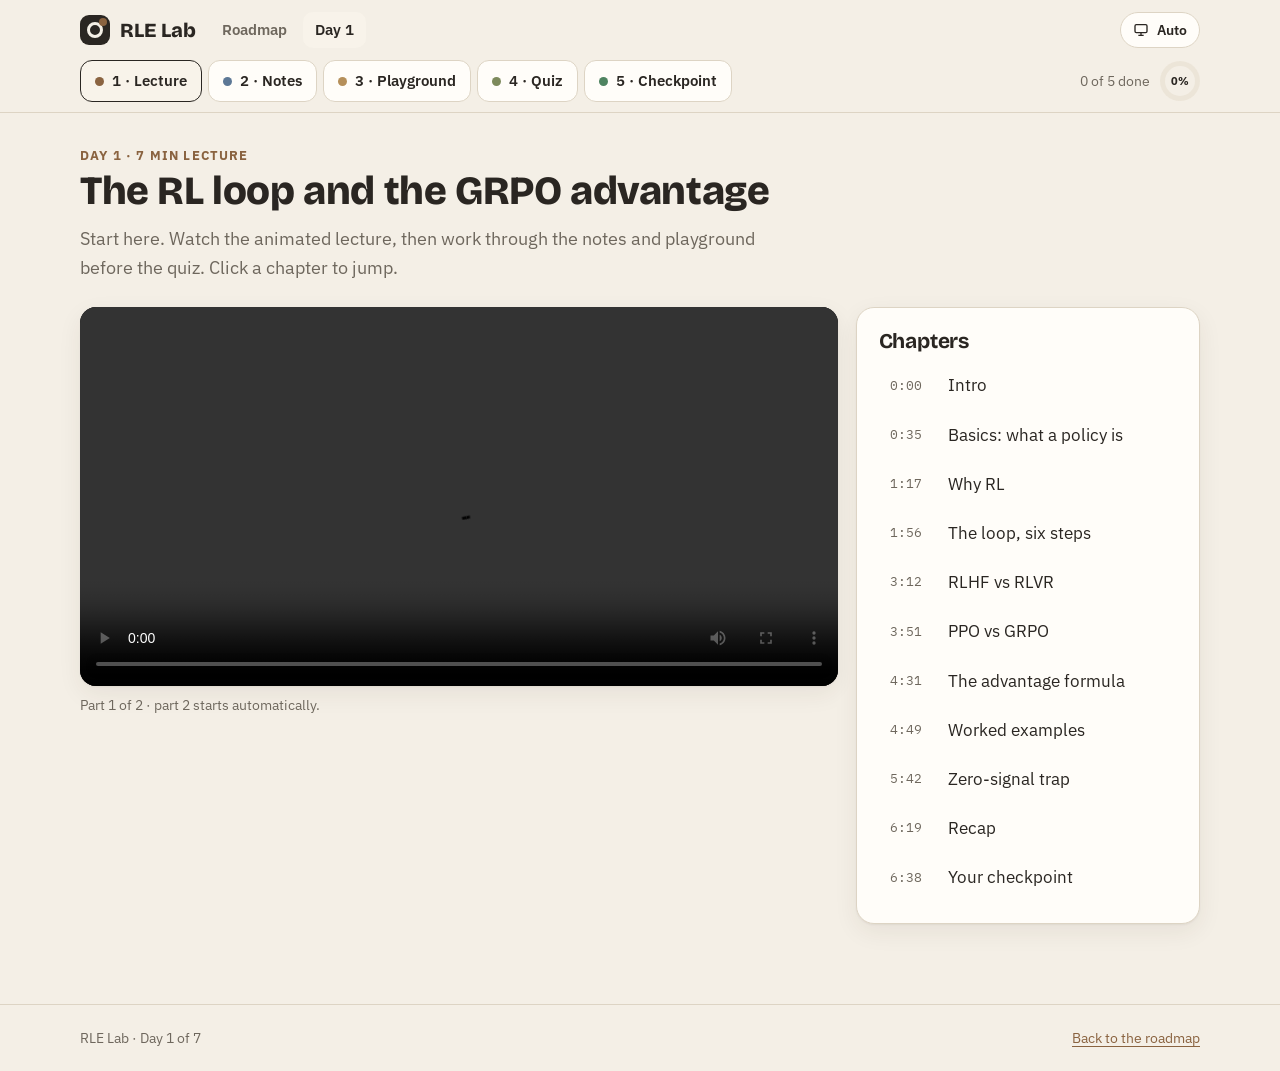
==== days/day1/index.html @ ebd19f06 "Fix theme resetting to night; add illustrated hero avatar - Store theme under our own data-mode attr" ====
<!DOCTYPE html>
<html lang="en">
<head>
<meta charset="utf-8">
<meta name="viewport" content="width=device-width, initial-scale=1">
<title>Day 1 · The RL Loop · RLE Lab</title>
<script>(function(){var t=null;try{t=localStorage.getItem("rle-theme")}catch(e){}if(!t){try{t=JSON.parse(window.name||"{}")["rle-theme"]}catch(e){}}if(t&&t!=="system")document.documentElement.setAttribute("data-mode",t)})()</script>
<link rel="preconnect" href="https://fonts.googleapis.com">
<link rel="preconnect" href="https://fonts.gstatic.com" crossorigin>
<link href="https://fonts.googleapis.com/css2?family=Bricolage+Grotesque:opsz,wght@12..96,700;12..96,800&family=IBM+Plex+Mono:wght@400;600&family=IBM+Plex+Sans:wght@400;500;600;700&display=swap" rel="stylesheet">
<link rel="stylesheet" href="../../assets/site.css">
<script src="../../assets/site.js" defer></script>
<style>
/* day tabs + progress */
.daybar { max-width: 1160px; margin: 0 auto; padding: 0 20px 10px; display: flex; gap: 10px; align-items: center; }
nav.tabs { display: flex; gap: 6px; overflow-x: auto; flex: 1; }
.tab { flex: none; display: flex; gap: 8px; align-items: center; padding: 8px 14px; border-radius: 12px; border: 1px solid var(--line); background: var(--surface); color: var(--ink); font-weight: 600; font-size: 15px; text-decoration: none; transition: transform .15s; }
.tab:hover { transform: translateY(-1px); }
.tab .dot { width: 9px; height: 9px; border-radius: 50%; background: var(--c); }
.tab .tick { color: var(--good); font-size: 13px; display: none; }
.tab.done .tick { display: inline; }
.tab[aria-current="page"] { border-color: var(--ink); background: var(--surface-2); }
.prog { display: flex; gap: 10px; align-items: center; font-size: 14px; color: var(--muted); flex: none; }
.ring { width: 40px; height: 40px; border-radius: 50%; background: conic-gradient(var(--good) calc(var(--p, 0) * 1%), var(--bg-2) 0); display: grid; place-items: center; }
.ring span { width: 30px; height: 30px; border-radius: 50%; background: var(--bg); display: grid; place-items: center; font-weight: 700; color: var(--ink); font-size: 11px; font-variant-numeric: tabular-nums; }
@media (max-width: 640px) { .prog #progTxt { display: none; } }

section.view { display: none; animation: rise .4s ease both; }
section.view.on { display: block; }
@keyframes rise { from { opacity: .3; transform: translateY(10px); } to { opacity: 1; transform: none; } }
.view > .lead { margin-bottom: 24px; }

/* lecture */
.lecture { display: grid; grid-template-columns: minmax(0, 2.2fr) minmax(240px, 1fr); gap: 18px; align-items: start; }
@media (max-width: 860px) { .lecture { grid-template-columns: 1fr; } }
video { width: 100%; border-radius: 16px; background: #000; display: block; box-shadow: var(--shadow); }
.chapters { display: flex; flex-direction: column; gap: 4px; }
.chap { display: grid; grid-template-columns: 50px 1fr; gap: 8px; align-items: center; text-align: left; padding: 8px 10px; border-radius: 10px; border: 1px solid transparent; background: transparent; color: var(--ink); }
.chap:hover { background: var(--surface-2); }
.chap.now { background: var(--surface-2); border-color: var(--accent); }
.chap time { font-family: var(--mono); font-size: 13px; color: var(--muted); font-variant-numeric: tabular-nums; }

/* notes */
.note { margin: 0 0 20px; }
.note > .head { display: flex; gap: 14px; align-items: center; margin-bottom: 12px; }
.num { width: 40px; height: 40px; flex: none; border-radius: 12px; display: grid; place-items: center; font-family: var(--display); font-weight: 800; background: var(--c); color: var(--on-color); }
.probs { display: flex; gap: 12px; align-items: flex-end; height: 220px; padding: 10px 0; }
.pb { flex: 1; display: flex; flex-direction: column; align-items: center; justify-content: flex-end; height: 100%; gap: 6px; }
.pb .b { width: 100%; max-width: 90px; border-radius: 10px 10px 4px 4px; background: var(--c); transition: height .6s cubic-bezier(.2,1.4,.4,1); }
.pb strong { font-variant-numeric: tabular-nums; }
.pb span { font-weight: 700; font-family: var(--mono); }
#loopSvg { width: 100%; max-width: 440px; display: block; margin: 0 auto; }
.node { cursor: pointer; }
.node:hover circle.main, .node.sel circle.main { stroke: var(--ink); stroke-width: 4; }
.vs { display: grid; grid-template-columns: 1fr 1fr; gap: 14px; }
@media (max-width: 640px) { .vs { grid-template-columns: 1fr; } }
.vs .card { box-shadow: none; border-top: 4px solid var(--c); }
.vs .pill { color: var(--on-color); background: var(--c); border-color: var(--c); }
.mem { height: 26px; border-radius: 13px; background: var(--bg-2); display: flex; overflow: hidden; margin-top: 10px; }
.mem i { height: 100%; transition: width .8s; font-style: normal; font-size: 12px; font-weight: 700; color: var(--on-color); display: grid; place-items: center; }
.formula { font-family: var(--display); font-size: clamp(26px, 4.5vw, 44px); font-weight: 800; display: flex; align-items: center; justify-content: center; gap: 18px; flex-wrap: wrap; padding: 18px 0; }
.frac { display: inline-flex; flex-direction: column; align-items: center; }
.frac .over { border-bottom: 3px solid var(--ink); padding: 0 10px 6px; }
.frac .under { padding-top: 6px; }
.t { position: relative; cursor: help; border-radius: 8px; padding: 0 4px; transition: background .2s; }
.t:hover, .t:focus { background: var(--surface-2); }
.t .tip { position: absolute; bottom: calc(100% + 8px); left: 50%; transform: translateX(-50%) scale(.9); opacity: 0; pointer-events: none; transition: .2s; background: var(--ink); color: var(--bg); font-family: var(--body); font-size: 14px; font-weight: 600; padding: 6px 10px; border-radius: 10px; white-space: nowrap; }
.t:hover .tip, .t:focus .tip { opacity: 1; transform: translateX(-50%) scale(1); }
#exRows tr:hover { background: var(--surface-2); }
.flips { display: grid; grid-template-columns: repeat(auto-fit, minmax(230px, 1fr)); gap: 14px; }
.flip { perspective: 900px; height: 170px; border: 0; background: none; padding: 0; color: var(--ink); text-align: left; }
.flip .in { position: relative; width: 100%; height: 100%; transition: transform .6s; transform-style: preserve-3d; }
.flip.on .in { transform: rotateY(180deg); }
.flip .f, .flip .bk { position: absolute; inset: 0; backface-visibility: hidden; border-radius: 16px; padding: 18px; display: flex; flex-direction: column; justify-content: center; gap: 6px; }
.flip .f { background: var(--surface-2); border: 1px solid var(--line); border-left: 6px solid var(--c); font-family: var(--display); font-weight: 700; font-size: 20px; }
.flip .f small { font-family: var(--body); font-weight: 500; font-size: 13px; color: var(--muted); }
.flip .bk { background: var(--surface); border: 1px solid var(--c); transform: rotateY(180deg); font-size: 15px; }
ul.tight { margin: 8px 0 0; padding-left: 20px; }
ul.tight li { margin: 4px 0; }

/* playground */
.sliders { display: grid; gap: 10px; }
.sl { display: grid; grid-template-columns: 96px 1fr 54px; gap: 10px; align-items: center; }
.sl output { font-variant-numeric: tabular-nums; font-family: var(--mono); }
.chart { width: 100%; height: 300px; display: block; }
.stats { display: flex; gap: 10px; flex-wrap: wrap; margin: 10px 0; }
.stat { background: var(--surface-2); border: 1px solid var(--line); border-radius: 12px; padding: 8px 12px; font-variant-numeric: tabular-nums; color: var(--muted); font-size: 14px; }
.stat b { color: var(--ink); font-size: 20px; display: block; font-family: var(--display); }
.dots { display: flex; gap: 8px; flex-wrap: wrap; margin: 10px 0; min-height: 40px; }
.dots i { width: 34px; height: 34px; border-radius: 50%; display: grid; place-items: center; font-style: normal; font-weight: 800; color: #fff; animation: popin .35s cubic-bezier(.2,1.6,.4,1) both; }
@keyframes popin { from { transform: scale(0); } to { transform: scale(1); } }

/* quiz */
.qwrap { max-width: 820px; }
.qhead { display: flex; justify-content: space-between; align-items: center; gap: 10px; margin-bottom: 12px; }
.qbar { height: 8px; background: var(--bg-2); border-radius: 4px; overflow: hidden; flex: 1; }
.qbar i { display: block; height: 100%; background: var(--accent); transition: width .4s; }
.opts { display: grid; gap: 10px; margin: 16px 0; }
.opt { text-align: left; padding: 14px 16px; border-radius: 14px; border: 2px solid var(--line); background: var(--surface); color: var(--ink); transition: transform .12s, border-color .2s; }
.opt:hover:not([disabled]) { transform: translateX(4px); border-color: var(--accent); }
.opt.right { border-color: var(--good); background: color-mix(in srgb, var(--good) 14%, var(--surface)); }
.opt.wrong { border-color: var(--bad); background: color-mix(in srgb, var(--bad) 14%, var(--surface)); animation: shake .35s; }
@keyframes shake { 25% { transform: translateX(-6px); } 75% { transform: translateX(6px); } }
.fb { border-radius: 12px; padding: 14px 16px; margin-top: 8px; border-left: 5px solid var(--c); background: var(--surface-2); }
.numin { display: flex; gap: 10px; margin: 16px 0; flex-wrap: wrap; }
.numin input { flex: 1; min-width: 160px; font-family: var(--mono); padding: 12px 14px; border-radius: 12px; border: 2px solid var(--line); background: var(--surface); color: var(--ink); }
.score { text-align: center; padding: 30px 10px; }
.big { font-family: var(--display); font-size: 84px; font-weight: 800; color: var(--accent); line-height: 1; }
#confetti { position: fixed; inset: 0; pointer-events: none; z-index: 50; }

/* checkpoint */
pre.code { background: var(--surface-2); border: 1px solid var(--line); border-radius: 14px; padding: 16px; overflow-x: auto; font-size: 14px; line-height: 1.6; margin: 0; }
.codebox { position: relative; }
.codebox .btn { position: absolute; top: 10px; right: 10px; padding: 5px 12px; font-size: 13px; }
.checks label { display: flex; gap: 10px; align-items: center; padding: 8px 0; }
.checks input { width: 20px; height: 20px; accent-color: var(--good); }
.kw { color: var(--c2); font-weight: 600; } .fn { color: var(--c1); } .str { color: var(--c4); } .cm { color: var(--muted); font-style: italic; } .nm { color: var(--c4); }
#stepPill { background: var(--c); color: var(--on-color); border-color: var(--c); }
</style>
</head>
<body>
<canvas id="confetti" aria-hidden="true"></canvas>
<header class="site-header">
  <div class="site-bar">
    <a class="brand" href="../../index.html"><span class="mark" aria-hidden="true"></span>RLE Lab</a>
    <nav class="site-nav" aria-label="Main">
      <a href="../../index.html">Roadmap</a>
      <a href="index.html" aria-current="page">Day 1</a>
    </nav>
    <button class="theme-btn" data-theme-btn type="button">Theme</button>
  </div>
  <div class="daybar">
    <nav class="tabs" aria-label="Day 1 sections">
      <a class="tab" href="#lecture" data-v="lecture" style="--c: var(--c1)"><span class="dot"></span>1 · Lecture<span class="tick">✓</span></a>
      <a class="tab" href="#notes" data-v="notes" style="--c: var(--c2)"><span class="dot"></span>2 · Notes<span class="tick">✓</span></a>
      <a class="tab" href="#playground" data-v="playground" style="--c: var(--c3)"><span class="dot"></span>3 · Playground<span class="tick">✓</span></a>
      <a class="tab" href="#quiz" data-v="quiz" style="--c: var(--c4)"><span class="dot"></span>4 · Quiz<span class="tick">✓</span></a>
      <a class="tab" href="#checkpoint" data-v="checkpoint" style="--c: var(--good)"><span class="dot"></span>5 · Checkpoint<span class="tick">✓</span></a>
    </nav>
    <div class="prog"><span id="progTxt">0 of 5 done</span><div class="ring" id="ring"><span id="ringPct">0%</span></div></div>
  </div>
</header>
<main>
<!-- LECTURE -->
<section class="view" id="v-lecture">
  <span class="eyebrow">Day 1 · 7 min lecture</span>
  <h2>The RL loop and the GRPO advantage</h2>
  <p class="lead">Start here. Watch the animated lecture, then work through the notes and playground before the quiz. Click a chapter to jump.</p>
  <div class="lecture">
    <div>
    <video id="vid" controls preload="metadata" src="day1_part1.mp4#t=0.6"></video>
    <p style="color:var(--muted);font-size:14px;margin:8px 0 0">Part <span id="partNo">1</span> of 2 · part 2 starts automatically.</p>
    </div>
    <div class="card">
      <h3 style="margin-bottom:10px">Chapters</h3>
      <div class="chapters" id="chapters"></div>
    </div>
  </div>
</section>

<!-- NOTES -->
<section class="view" id="v-notes">
  <span class="eyebrow">Day 1 · Notes</span>
  <h2>Everything from the lecture, hands-on</h2>
  <p class="lead">Every section has something to click. Read top to bottom once; come back to the one-liners before an interview.</p>

  <div class="card note" style="--c: var(--c3)">
    <div class="head"><div class="num">1</div><h3>A policy is a probability machine</h3></div>
    <p>A language model writes one token at a time, giving a probability to every possible next token. In RL that model is called the <b>policy</b>. Below: after <code>"The answer is"</code>, these are its guesses. RL training is just nudging these bars, thousands of times.</p>
    <div class="probs" id="probs"></div>
    <div class="row">
      <button class="btn good" id="nudgeUp">Answer "42" scored 1: nudge up</button>
      <button class="btn bad" id="nudgeDown">Answer "41" scored 0: nudge down</button>
      <button class="btn ghost" id="nudgeReset">Reset</button>
    </div>
  </div>

  <div class="card note" style="--c: var(--c2)">
    <div class="head"><div class="num">2</div><h3>The loop, in six steps</h3></div>
    <p>Click any step. A glowing token circles the loop the way one batch does.</p>
    <div class="grid2" style="align-items:center">
      <svg id="loopSvg" viewBox="0 0 460 460" role="img" aria-label="The six-step RL loop"></svg>
      <div>
        <span class="pill" id="stepPill" style="--c: var(--c3)">Step 1</span>
        <h3 id="stepTitle" style="margin:8px 0">Prompts</h3>
        <p id="stepText" style="margin:0"></p>
      </div>
    </div>
  </div>

  <div class="card note" style="--c: var(--good)">
    <div class="head"><div class="num">3</div><h3>Where the reward comes from</h3></div>
    <div class="vs">
      <div class="card" style="--c: var(--c2)"><span class="pill">RLHF</span>
        <p><b>A learned model gives the reward.</b> People compare pairs of answers, a reward model learns their taste, and it scores rollouts.</p>
        <ul class="tight"><li>Good for fuzzy goals: tone, helpfulness</li><li style="color:var(--c4)">Risk: the reward model can be fooled</li></ul></div>
      <div class="card" style="--c: var(--good)"><span class="pill">RLVR · this week</span>
        <p><b>A program gives the reward.</b> Did the code pass its tests? Is the final number right?</p>
        <ul class="tight"><li>Cheap, fast, precise, deterministic</li><li style="color:var(--c4)">Limit: only tasks you can check; a buggy checker gets gamed</li></ul></div>
    </div>
  </div>

  <div class="card note" style="--c: var(--c4)">
    <div class="head"><div class="num">4</div><h3>PPO vs GRPO: who sets the baseline?</h3></div>
    <p>To know if an answer was good you need a baseline: how well the model usually does. Toggle to compare.</p>
    <div class="seg" role="group" aria-label="Algorithm"><button id="algPPO" class="on">PPO</button><button id="algGRPO">GRPO</button></div>
    <p id="algText" style="min-height:3.2em"></p>
    <div class="mem" aria-label="GPU memory"><i id="memP" style="width:45%;background:var(--c3)">policy</i><i id="memC" style="width:45%;background:var(--c4)">critic</i></div>
    <p style="color:var(--muted);font-size:14px;margin:6px 0 0">GPU memory (illustrative)</p>
  </div>

  <div class="card note" style="--c: var(--c1)">
    <div class="head"><div class="num">5</div><h3>The GRPO advantage</h3></div>
    <p>Hover or tab to each coloured part.</p>
    <div class="formula" aria-label="A sub i equals r sub i minus the mean of the group rewards, divided by the standard deviation of the group rewards plus epsilon">
      <span class="t" tabindex="0" style="color:var(--c1)">A<sub>i</sub><span class="tip">advantage of answer i</span></span>
      <span>=</span>
      <span class="frac">
        <span class="over"><span class="t" tabindex="0" style="color:var(--c3)">r<sub>i</sub><span class="tip">reward of answer i</span></span> − <span class="t" tabindex="0" style="color:var(--c2)">mean(r)<span class="tip">average reward of the group</span></span></span>
        <span class="under"><span class="t" tabindex="0" style="color:var(--c4)">std(r)<span class="tip">how spread out the group is</span></span> + <span class="t" tabindex="0" style="color:var(--c5)">ε<span class="tip">tiny number: never divide by 0</span></span></span>
      </span>
    </div>
    <p>Every token in answer <i>i</i> gets the same A<sub>i</sub>. Worked examples (click a row to load it in the Playground):</p>
    <div class="tablewrap"><table>
      <thead><tr><th>Group</th><th>Rewards</th><th>Mean</th><th>Advantages (population std)</th><th>Lesson</th></tr></thead>
      <tbody id="exRows"></tbody>
    </table></div>
    <p style="color:var(--muted);font-size:14px">numpy defaults to population std (ddof=0); PyTorch and TRL use sample std (ddof=1), so their numbers are a bit smaller, e.g. +1.50 instead of +1.73. Signs and ranking never change.</p>
  </div>

  <div class="card note" style="--c: var(--bad)">
    <div class="head"><div class="num">6</div><h3>The zero-signal trap</h3></div>
    <p>If every answer to a prompt scores the same, every advantage is 0. That prompt teaches nothing, but you paid for all G rollouts. Too-easy and too-hard prompts both waste compute; learning happens on mixed groups. Try the difficulty simulator in the Playground to see how sharply this bites.</p>
  </div>

  <div class="card note" style="--c: var(--c5)">
    <div class="head"><div class="num">7</div><h3>Flip cards: mistakes and one-liners</h3></div>
    <div class="flips" id="flips"></div>
  </div>
</section>

<!-- PLAYGROUND -->
<section class="view" id="v-playground">
  <span class="eyebrow" style="--c: var(--c4)">Day 1 · Playground</span>
  <h2>Break the formula with your own numbers</h2>
  <p class="lead">Drag the rewards and watch every advantage respond. Then see how prompt difficulty decides whether a group teaches anything.</p>
  <div class="grid2">
    <div class="card" style="--c: var(--c4)">
      <h3>Advantage calculator</h3>
      <div class="row" style="margin:12px 0">
        <span>Presets:</span>
        <button class="btn ghost" data-pre="1,0,0,0">G1</button><button class="btn ghost" data-pre="1,1,1,0">G2</button>
        <button class="btn ghost" data-pre="1,0.2,0,0">G3</button><button class="btn ghost" data-pre="1,1,1,1">G4</button>
        <button class="btn ghost" data-pre="0,0,0,0">G5</button><button class="btn ghost" data-pre="1,0,1,0,0,0,1,0">G=8</button>
      </div>
      <div class="row" style="margin-bottom:12px">
        <label for="gSel">Group size G</label>
        <select id="gSel" style="font:inherit;background:var(--surface);color:var(--ink);border:1px solid var(--line);border-radius:10px;padding:6px 10px">
          <option>2</option><option>3</option><option selected>4</option><option>5</option><option>6</option><option>8</option></select>
        <div class="seg" role="group" aria-label="Standard deviation"><button id="stdPop" class="on">population std</button><button id="stdSamp">sample std (TRL)</button></div>
      </div>
      <div class="sliders" id="sliders"></div>
    </div>
    <div class="card" style="--c: var(--c1)">
      <div class="stats"><div class="stat" style="--c:var(--c2)">mean<b id="sMean">0</b></div><div class="stat" style="--c:var(--c4)">std<b id="sStd">0</b></div><div class="stat" style="--c:var(--c1)">sum of A<b id="sSum">0</b></div></div>
      <canvas class="chart" id="advChart" aria-label="Bar chart of advantages"></canvas>
      <p id="advMsg" style="margin:6px 0 0;font-weight:700"></p>
    </div>
  </div>

  <div class="card" style="--c: var(--c2); margin-top:18px">
    <h3>Difficulty simulator</h3>
    <p style="color:var(--muted)">p is the chance the model solves one sample of this prompt. A group is useful only if it is mixed. The chance of that is 1 − p<sup>G</sup> − (1 − p)<sup>G</sup>.</p>
    <div class="grid2" style="align-items:center">
      <div>
        <div class="sl"><label for="pSl">p (solve rate)</label><input id="pSl" type="range" min="0" max="1" step="0.01" value="0.9"><output id="pOut">0.90</output></div>
        <div class="row" style="margin:10px 0"><label for="g2">G</label>
          <select id="g2" style="font:inherit;background:var(--surface);color:var(--ink);border:1px solid var(--line);border-radius:10px;padding:6px 10px"><option>4</option><option selected>8</option><option>16</option></select>
          <button class="btn" style="--c: var(--c2)" id="sampleBtn">Sample a group</button></div>
        <div class="dots" id="dots"></div>
        <div class="stats"><div class="stat" style="--c:var(--c5)">P(mixed group)<b id="pMix">0</b></div><div class="stat" style="--c:var(--bad)">wasted groups<b id="pWaste">0</b></div><div class="stat" style="--c:var(--c3)">last group<b id="lastG">–</b></div></div>
      </div>
      <canvas class="chart" id="mixChart" aria-label="Curve of mixed-group probability against p"></canvas>
    </div>
  </div>
</section>

<!-- QUIZ -->
<section class="view" id="v-quiz">
  <span class="eyebrow" style="--c: var(--c2)">Day 1 · Quiz</span>
  <h2>10 questions. Score 8+ to pass.</h2>
  <p class="lead">Multiple choice plus three you compute yourself. Use the Playground to check your working afterwards, not during.</p>
  <div class="qwrap card" id="quiz"></div>
</section>

<!-- CHECKPOINT -->
<section class="view" id="v-checkpoint">
  <span class="eyebrow" style="--c: var(--c5)">Day 1 · Coding checkpoint</span>
  <h2>Write the GRPO advantage yourself</h2>
  <p class="lead">About 30 minutes. No AI help until the tests pass. Then paste your code, test output and five sentences into the chat for review.</p>
  <div class="grid2">
    <div class="card" style="--c: var(--c5)">
      <h3>Task</h3>
      <ol>
        <li>In <code>notes/grpo_advantage.py</code>, write <code>grpo_advantages(rewards, eps=1e-6)</code>: one group's rewards in, one advantage per completion out, using numpy's population std.</li>
        <li>Run it on the five lecture groups. Write one sentence per group in <code>notes/day1.md</code>.</li>
        <li><b>Stretch:</b> <code>grpo_advantages_batch(rewards, group_size)</code> normalises within each group of a flat list, never across the batch.</li>
      </ol>
      <h3 style="margin-top:16px">Your checklist</h3>
      <div class="checks" id="checks">
        <label><input type="checkbox" id="c1"> All 6 core tests pass</label>
        <label><input type="checkbox" id="c2"> Five sentences written</label>
        <label><input type="checkbox" id="c3"> Stretch test passes</label>
        <label><input type="checkbox" id="c4"> Code sent to Claude for review</label>
      </div>
    </div>
    <div>
      <p style="margin-top:0"><b>Acceptance tests</b>: save as <code>notes/test_grpo_advantage.py</code>, run <code>pytest</code>.</p>
      <div class="codebox"><button class="btn" style="--c: var(--c5)" data-copy="tests">Copy</button><pre class="code" id="tests"></pre></div>
      <p><b>Stretch test</b></p>
      <div class="codebox"><button class="btn" style="--c: var(--c5)" data-copy="stretch">Copy</button><pre class="code" id="stretch"></pre></div>
      <p style="color:var(--muted);font-size:14px">Checked against a reference solution: all 7 pass, and a version that normalises across the whole batch fails the stretch test.</p>
    </div>
  </div>
</section>
</main>

<footer class="site-foot"><div class="in"><span>RLE Lab · Day 1 of 7</span><a href="../../index.html">Back to the roadmap</a></div></footer>
<script>
document.addEventListener("DOMContentLoaded", () => {

(() => {
const $ = (s, r = document) => r.querySelector(s);
const $$ = (s, r = document) => [...r.querySelectorAll(s)];
const reduce = matchMedia("(prefers-reduced-motion: reduce)").matches;
const store = { get: (k, d) => window.RLE.store.get("d1-" + k, d), set: (k, v) => window.RLE.store.set("d1-" + k, v) };
const CSS = n => getComputedStyle(document.documentElement).getPropertyValue(n).trim();

/* ---------- progress ---------- */
const VIEWS = ["lecture", "notes", "playground", "quiz", "checkpoint"];
let done = store.get("done", {});
function mark(v) { if (!done[v]) { done[v] = true; store.set("done", done); paintProg(); } }
function paintProg() {
  const n = VIEWS.filter(v => done[v]).length;
  $("#progTxt").textContent = `${n} of 5 done`;
  $("#ring").style.setProperty("--p", n * 20);
  $("#ringPct").textContent = n * 20 + "%";
  $$(".tab").forEach(t => t.classList.toggle("done", !!done[t.dataset.v]));
}

/* ---------- routing ---------- */
function route() {
  const h = location.hash.slice(1);
  const v = VIEWS.includes(h) ? h : "lecture";
  $$(".view").forEach(s => s.classList.toggle("on", s.id === "v-" + v));
  $$(".tab").forEach(t => { if (t.dataset.v === v) t.setAttribute("aria-current", "page"); else t.removeAttribute("aria-current"); });
  if (v === "notes") setTimeout(() => mark("notes"), 20000);
  if (v === "playground") { drawAdv(); drawMix(); }
  window.scrollTo({ top: 0 });
}
addEventListener("hashchange", route);

/* ---------- lecture ---------- */
const CH = [["Intro", 0], ["Basics: what a policy is", 35.3], ["Why RL", 77.9], ["The loop, six steps", 116.3], ["RLHF vs RLVR", 192.0], ["PPO vs GRPO", 231.4], ["The advantage formula", 271.6], ["Worked examples", 289.2], ["Zero-signal trap", 342.3], ["Recap", 379.0], ["Your checkpoint", 398.3]];
const vid = $("#vid");
const PARTS = [["day1_part1.mp4", 0], ["day1_part2.mp4", 192.0]], TOTAL = 421.6;
let part = 0;
const fmt = s => `${Math.floor(s / 60)}:${String(Math.floor(s % 60)).padStart(2, "0")}`;
function loadPart(i, at = 0, play = false) {
  if (part !== i) { part = i; vid.src = PARTS[i][0]; $("#partNo").textContent = i + 1; }
  const go = () => { vid.currentTime = at; if (play) vid.play().catch(() => {}); };
  if (vid.readyState >= 1) go(); else vid.addEventListener("loadedmetadata", go, { once: true });
}
function seekGlobal(t) { const i = t >= PARTS[1][1] ? 1 : 0; loadPart(i, t - PARTS[i][1], true); }
$("#chapters").innerHTML = CH.map(([n, t], i) => `<button class="chap" data-t="${t}" data-i="${i}"><time>${fmt(t)}</time><span>${n}</span></button>`).join("");
$$(".chap").forEach(b => b.addEventListener("click", () => seekGlobal(+b.dataset.t)));
vid.addEventListener("ended", () => { if (part === 0) loadPart(1, 0, true); else mark("lecture"); });
vid.addEventListener("timeupdate", () => {
  const t = PARTS[part][1] + vid.currentTime; let cur = 0; CH.forEach(([, s], i) => { if (t >= s) cur = i; });
  $$(".chap").forEach((b, i) => b.classList.toggle("now", i === cur));
  if (t / TOTAL > 0.9) mark("lecture");
});

/* ---------- notes: probabilities ---------- */
const TOK = ["42", "41", "24", "7", "forty"], COLS = ["--c1", "--c2", "--c3", "--c4", "--c5"];
const BASE = [.55, .18, .12, .08, .07];
let probs = BASE.slice();
$("#probs").innerHTML = TOK.map((t, i) => `<div class="pb" style="--c: var(${COLS[i]})"><strong id="pv${i}"></strong><div class="b" id="pb${i}"></div><span>${t}</span></div>`).join("");
function paintProbs() { probs.forEach((p, i) => { $("#pb" + i).style.height = (p * 170 + 4) + "px"; $("#pv" + i).textContent = Math.round(p * 100) + "%"; }); }
function nudge(i, dir) { probs[i] *= dir > 0 ? 1.35 : 0.6; const s = probs.reduce((a, b) => a + b, 0); probs = probs.map(p => p / s); paintProbs(); }
$("#nudgeUp").onclick = () => nudge(0, 1); $("#nudgeDown").onclick = () => nudge(1, -1); $("#nudgeReset").onclick = () => { probs = BASE.slice(); paintProbs(); };
paintProbs();

/* ---------- notes: loop ---------- */
const STEPS = [
  ["Prompts", "--c3", "Take a batch of tasks from the dataset. This week: GSM8K math word problems, each with one checkable number as the answer."],
  ["Rollouts", "--c2", "The policy samples G completions per prompt (G = 8 or 16 is common). Sampling at temperature above 0 is what makes the answers differ."],
  ["Rewards", "--c4", "A verifier scores every completion. For math: does the final number match the gold answer? This step decides what the model learns."],
  ["Advantages", "--c1", "Each reward becomes an advantage: how much better or worse this completion was than its siblings for the same prompt."],
  ["Update", "--good", "A policy-gradient step makes positive-advantage tokens more likely and negative ones less likely. Clipping caps each step; a KL penalty keeps the model near its starting point."],
  ["Repeat", "--c5", "Sample again from the updated model. Thousands of iterations."]
];
const svg = $("#loopSvg"), NS = "http://www.w3.org/2000/svg";
const cx = 230, cy = 230, R = 165;
let sel = 0, comet = 0;
function el(t, a) { const e = document.createElementNS(NS, t); for (const k in a) e.setAttribute(k, a[k]); return e; }
const ringC = el("circle", { cx, cy, r: R, fill: "none", "stroke-width": 6 }); ringC.style.stroke = "var(--line)"; svg.appendChild(ringC);
const glow = el("circle", { r: 12 }); glow.style.fill = "var(--accent)"; glow.style.filter = "drop-shadow(0 0 8px var(--accent))";
const center = el("text", { x: cx, y: cy + 8, "text-anchor": "middle", "font-size": 22, "font-weight": 700, "font-family": "IBM Plex Sans, sans-serif" }); center.style.fill = "var(--muted)"; center.textContent = "× 1000s";
svg.appendChild(center); svg.appendChild(glow);
STEPS.forEach(([n, c], i) => {
  const a = -Math.PI / 2 + i * Math.PI / 3, x = cx + R * Math.cos(a), y = cy + R * Math.sin(a);
  const g = el("g", { class: "node", tabindex: 0, role: "button", "aria-label": `Step ${i + 1}: ${n}` });
  const mc = el("circle", { cx: x, cy: y, r: 46, class: "main" }); mc.style.fill = `var(${c})`; g.appendChild(mc);
  const t1 = el("text", { x, y: y - 2, "text-anchor": "middle", "font-size": 26, "font-weight": 800, "font-family": "Bricolage Grotesque, sans-serif" }); t1.style.fill = "var(--on-color)"; t1.textContent = i + 1;
  const t2 = el("text", { x, y: y + 20, "text-anchor": "middle", "font-size": 13, "font-weight": 700, "font-family": "IBM Plex Sans, sans-serif" }); t2.style.fill = "var(--on-color)"; t2.textContent = n;
  g.append(t1, t2);
  const pick = () => selectStep(i); g.addEventListener("click", pick); g.addEventListener("keydown", e => { if (e.key === "Enter" || e.key === " ") { e.preventDefault(); pick(); } });
  svg.appendChild(g);
});
function selectStep(i) { sel = i; const [n, c, txt] = STEPS[i]; $("#stepPill").textContent = "Step " + (i + 1); $("#stepPill").style.setProperty("--c", `var(${c})`); $("#stepTitle").textContent = n; $("#stepText").textContent = txt; $$(".node").forEach((g, k) => g.classList.toggle("sel", k === i)); }
selectStep(0);
function tickComet() { comet += reduce ? 0 : 0.012; const a = -Math.PI / 2 + comet; glow.setAttribute("cx", cx + R * Math.cos(a)); glow.setAttribute("cy", cy + R * Math.sin(a)); requestAnimationFrame(tickComet); }
tickComet();

/* ---------- notes: PPO vs GRPO ---------- */
const ALG = { PPO: "PPO trains a second large network, the critic (value model), to predict the baseline. Advantage ≈ reward − critic's estimate. Costs memory and a second training problem.",
  GRPO: "GRPO (from the DeepSeekMath paper, used for DeepSeek-R1) drops the critic. It samples G answers to the same prompt and uses the group's mean reward as the baseline. The critic's memory is freed." };
function setAlg(a) { $("#algPPO").classList.toggle("on", a === "PPO"); $("#algGRPO").classList.toggle("on", a === "GRPO"); $("#algText").textContent = ALG[a]; $("#memC").style.width = a === "PPO" ? "45%" : "0%"; $("#memC").textContent = a === "PPO" ? "critic" : ""; }
$("#algPPO").onclick = () => setAlg("PPO"); $("#algGRPO").onclick = () => setAlg("GRPO"); setAlg("PPO");

/* ---------- maths ---------- */
function stats(r, ddof) { const n = r.length, m = r.reduce((a, b) => a + b, 0) / n; const v = r.reduce((a, b) => a + (b - m) ** 2, 0) / Math.max(1, n - ddof); return { m, s: Math.sqrt(v) }; }
function advs(r, ddof = 0, eps = 1e-6) { const { m, s } = stats(r, ddof); return r.map(x => (x - m) / (s + eps)); }
const f2 = x => (Math.abs(x) < 0.005 ? 0 : x).toFixed(2), sg = x => (x > 0.004 ? "+" : "") + f2(x);

/* ---------- notes: examples table ---------- */
const EX = [[[1, 0, 0, 0], "A rare success gets a big push up"], [[1, 1, 1, 0], "A rare failure gets a big push down"], [[1, 0.2, 0, 0], "A small bonus ranks a wrong answer above others"], [[1, 1, 1, 1], "No signal"], [[0, 0, 0, 0], "No signal"]];
$("#exRows").innerHTML = EX.map(([r, l], i) => `<tr tabindex="0" style="cursor:pointer" data-r="${r}"><td><b>${i + 1}</b></td><td><code>[${r.join(", ")}]</code></td><td>${stats(r, 0).m.toFixed(2)}</td><td><code>[${advs(r).map(sg).join(", ")}]</code></td><td>${l}</td></tr>`).join("");
$$("#exRows tr").forEach(tr => { const go = () => { loadPreset(tr.dataset.r.split(",").map(Number)); location.hash = "playground"; }; tr.onclick = go; tr.onkeydown = e => { if (e.key === "Enter") go(); }; });

/* ---------- notes: flip cards ---------- */
const FL = [["Forgot ε?", "mistake", "An all-same group divides by zero and puts NaN into training.", "--bad"],
  ["Normalised the whole batch?", "mistake", "GRPO compares siblings, not strangers: normalise within each prompt's group.", "--bad"],
  ["Reward up = better model?", "mistake", "Check correctness separately. A bonus term can rise while accuracy stays flat.", "--bad"],
  ["The RL loop", "one-liner", "Sample rollouts, score them, turn scores into advantages, take a clipped policy-gradient step, repeat.", "--c3"],
  ["RLHF vs RLVR", "one-liner", "RLHF learns its reward from human preferences; RLVR computes it with a program.", "--c2"],
  ["GRPO vs PPO", "one-liner", "GRPO replaces PPO's critic with the group's mean reward as the baseline.", "--c1"],
  ["Zero-signal groups", "one-liner", "If every answer to a prompt scores the same, every advantage is zero and nothing is learned.", "--c4"],
  ["Population vs sample std", "mistake", "numpy uses ddof=0, PyTorch ddof=1. Numbers differ, signs and ranking don't. Know which you're comparing.", "--bad"]];
$("#flips").innerHTML = FL.map(([f, k, b, c]) => `<button class="flip" style="--c: var(${c})" aria-label="${f}: flip to reveal"><div class="in"><div class="f">${f}<small>${k} · tap to flip</small></div><div class="bk">${b}</div></div></button>`).join("");
$$(".flip").forEach(b => b.onclick = () => b.classList.toggle("on"));

/* ---------- playground: calculator ---------- */
let G = 4, rewards = [1, 0, 0, 0], ddof = 0;
function buildSliders() {
  $("#sliders").innerHTML = rewards.map((r, i) => `<div class="sl"><label for="r${i}">answer ${i + 1}</label><input id="r${i}" type="range" min="0" max="1" step="0.05" value="${r}"><output id="o${i}">${r.toFixed(2)}</output></div>`).join("");
  rewards.forEach((_, i) => $("#r" + i).addEventListener("input", e => { rewards[i] = +e.target.value; $("#o" + i).textContent = rewards[i].toFixed(2); drawAdv(); mark("playground"); }));
}
function loadPreset(arr) { rewards = arr.slice(); G = arr.length; $("#gSel").value = String(G); buildSliders(); drawAdv(); }
$$("[data-pre]").forEach(b => b.onclick = () => { loadPreset(b.dataset.pre.split(",").map(Number)); mark("playground"); });
$("#gSel").onchange = e => { G = +e.target.value; rewards = Array.from({ length: G }, (_, i) => rewards[i] ?? 0); buildSliders(); drawAdv(); };
$("#stdPop").onclick = () => { ddof = 0; $("#stdPop").classList.add("on"); $("#stdSamp").classList.remove("on"); drawAdv(); };
$("#stdSamp").onclick = () => { ddof = 1; $("#stdSamp").classList.add("on"); $("#stdPop").classList.remove("on"); drawAdv(); };
let shown = null;
function drawAdv() {
  const cv = $("#advChart"), dpr = devicePixelRatio || 1, W = cv.clientWidth, H = cv.clientHeight; if (!W) return;
  cv.width = W * dpr; cv.height = H * dpr; const x = cv.getContext("2d"); x.scale(dpr, dpr);
  const A = advs(rewards, ddof), { m, s } = stats(rewards, ddof);
  $("#sMean").textContent = m.toFixed(3); $("#sStd").textContent = s.toFixed(3); $("#sSum").textContent = f2(A.reduce((a, b) => a + b, 0));
  const allSame = s < 1e-9;
  const big = A.reduce((bi, v, i) => Math.abs(v) > Math.abs(A[bi]) ? i : bi, 0);
  $("#advMsg").textContent = allSame ? "Every advantage is 0: this group teaches nothing." : `Biggest push: answer ${big + 1} (${sg(A[big])}). Rarer outcomes get bigger advantages.`;
  $("#advMsg").style.color = allSame ? CSS("--bad") : CSS("--good");
  const target = A.slice(); if (!shown || shown.length !== target.length) shown = target.map(() => 0);
  const lim = Math.max(2, ...A.map(a => Math.ceil(Math.abs(a))));
  const draw = () => {
    x.clearRect(0, 0, W, H); const zy = H / 2, sc = (H / 2 - 34) / lim;
    x.strokeStyle = CSS("--line"); x.lineWidth = 1;
    for (let k = -lim; k <= lim; k++) { const yy = zy - k * sc; x.beginPath(); x.moveTo(30, yy); x.lineTo(W, yy); x.stroke(); x.fillStyle = CSS("--muted"); x.font = "12px IBM Plex Sans, sans-serif"; x.fillText(String(k), 6, yy + 4); }
    x.strokeStyle = CSS("--muted"); x.beginPath(); x.moveTo(30, zy); x.lineTo(W, zy); x.stroke();
    const n = shown.length, slot = (W - 40) / n, bw = Math.min(70, slot * .6); let moving = false;
    shown.forEach((v, i) => {
      const nv = v + (target[i] - v) * (reduce ? 1 : .18); if (Math.abs(nv - target[i]) > .002) moving = true; shown[i] = nv;
      const cxx = 40 + slot * (i + .5), h = nv * sc, col = nv >= 0 ? CSS("--good") : CSS("--bad");
      x.shadowColor = col; x.shadowBlur = 16; x.fillStyle = col;
      x.beginPath(); x.roundRect(cxx - bw / 2, Math.min(zy, zy - h), bw, Math.abs(h) || 2, 8); x.fill(); x.shadowBlur = 0;
      x.fillStyle = CSS("--ink"); x.font = "700 14px IBM Plex Sans, sans-serif"; x.textAlign = "center";
      x.fillText(sg(nv), cxx, nv >= 0 ? zy - h - 8 : zy - h + 18); x.fillStyle = CSS("--muted"); x.font = "12px IBM Plex Sans, sans-serif"; x.fillText("#" + (i + 1), cxx, H - 6); x.textAlign = "left";
    });
    if (moving) requestAnimationFrame(draw);
  };
  draw();
}
buildSliders();

/* ---------- playground: difficulty ---------- */
const pmix = (p, g) => 1 - p ** g - (1 - p) ** g;
function drawMix() {
  const p = +$("#pSl").value, g = +$("#g2").value; $("#pOut").textContent = p.toFixed(2);
  const pm = pmix(p, g); $("#pMix").textContent = (pm * 100).toFixed(1) + "%"; $("#pWaste").textContent = ((1 - pm) * 100).toFixed(1) + "%";
  const cv = $("#mixChart"), dpr = devicePixelRatio || 1, W = cv.clientWidth, H = cv.clientHeight; if (!W) return;
  cv.width = W * dpr; cv.height = H * dpr; const x = cv.getContext("2d"); x.scale(dpr, dpr);
  const L = 40, B = H - 30, T = 14, Rr = W - 10, X = v => L + v * (Rr - L), Y = v => B - v * (B - T);
  x.fillStyle = CSS("--muted"); x.font = "12px IBM Plex Sans, sans-serif";
  [0, .5, 1].forEach(v => { x.strokeStyle = CSS("--line"); x.beginPath(); x.moveTo(L, Y(v)); x.lineTo(Rr, Y(v)); x.stroke(); x.fillText(v * 100 + "%", 4, Y(v) + 4); });
  x.textAlign = "center"; [0, .5, 1].forEach(v => x.fillText("p=" + v, X(v), H - 8)); x.textAlign = "left";
  const grd = x.createLinearGradient(L, 0, Rr, 0); grd.addColorStop(0, CSS("--bad")); grd.addColorStop(.5, CSS("--good")); grd.addColorStop(1, CSS("--bad"));
  x.beginPath(); for (let k = 0; k <= 200; k++) { const v = k / 200; const yy = Y(pmix(v, g)); k ? x.lineTo(X(v), yy) : x.moveTo(X(v), yy); }
  x.lineTo(X(1), B); x.lineTo(X(0), B); x.closePath(); x.globalAlpha = .16; x.fillStyle = CSS("--c2"); x.fill(); x.globalAlpha = 1;
  x.beginPath(); for (let k = 0; k <= 200; k++) { const v = k / 200; const yy = Y(pmix(v, g)); k ? x.lineTo(X(v), yy) : x.moveTo(X(v), yy); }
  x.strokeStyle = grd; x.lineWidth = 4; x.stroke();
  x.fillStyle = CSS("--accent"); x.shadowColor = CSS("--accent"); x.shadowBlur = 12; x.beginPath(); x.arc(X(p), Y(pm), 8, 0, 7); x.fill(); x.shadowBlur = 0;
  x.fillStyle = CSS("--ink"); x.font = "700 13px IBM Plex Sans, sans-serif"; x.fillText("P(mixed group), G=" + g, L + 6, T + 14);
}
$("#pSl").oninput = () => { drawMix(); mark("playground"); }; $("#g2").onchange = drawMix;
$("#sampleBtn").onclick = () => {
  const p = +$("#pSl").value, g = +$("#g2").value; const o = Array.from({ length: g }, () => Math.random() < p);
  $("#dots").innerHTML = o.map((w, i) => `<i style="background:var(${w ? "--good" : "--bad"});animation-delay:${i * 40}ms">${w ? "✓" : "✗"}</i>`).join("");
  const mixed = o.some(Boolean) && !o.every(Boolean); $("#lastG").textContent = mixed ? "mixed: signal" : "all same: wasted"; $("#lastG").style.color = mixed ? CSS("--good") : CSS("--bad"); mark("playground");
};
addEventListener("resize", () => { drawAdv(); drawMix(); });
addEventListener("themechange", () => { drawAdv(); drawMix(); });

/* ---------- quiz ---------- */
const Q = [
  { q: "In GRPO, what serves as the baseline for judging a completion?", o: ["A separately trained critic (value) network", "The mean reward of the other completions sampled for the same prompt", "The average reward across the whole training batch", "The reward the reference model would have received"], a: 1, e: "GRPO drops PPO's critic and uses the group's own mean reward as the baseline: each answer is compared with its siblings for the same prompt." },
  { q: "A policy, in LLM reinforcement learning, is…", o: ["The rule set the verifier uses", "The model being trained: it assigns a probability to each next token", "The dataset of prompts", "The KL penalty schedule"], a: 1, e: "The policy is the model itself. RL changes its token probabilities toward what scores well." },
  { q: "A group's rewards are [1, 1, 1, 1]. What are the advantages (with ε in the denominator)?", o: ["All +1", "All 0", "NaN, because the std is zero", "+1.73 for the first, −0.58 for the rest"], a: 1, e: "Every reward equals the mean, so every numerator is 0. ε keeps the denominator above zero, so the result is 0, not NaN." },
  { q: "In the group [1, 1, 1, 0], which completion gets the largest-magnitude advantage?", o: ["Each correct answer, about +1.73", "The wrong answer, about −1.73", "All four get the same magnitude", "None: the group gives no signal"], a: 1, e: "The rare outcome gets the big push: the single failure gets about −1.73 (population std); each success about +0.58." },
  { q: "What is the core difference between RLHF and RLVR?", o: ["RLHF uses PPO; RLVR can only use GRPO", "RLHF's reward comes from a model trained on human preferences; RLVR's comes from a program that checks the answer", "RLVR needs human labels for every rollout", "RLHF works only for math and code"], a: 1, e: "RLHF learns its reward from preference data; RLVR computes it. The algorithm choice is separate." },
  { q: "What does the KL penalty in the update step do?", o: ["Keeps the policy from drifting too far from the reference model", "Increases the reward for correct answers", "Normalises advantages within each group", "Removes prompts that every completion solves"], a: 0, e: "KL measures how far the policy has moved from a reference model; penalising it limits drift, which also slows reward hacking." },
  { q: "Total reward climbs during training but held-out accuracy stays flat. Most likely explanation?", o: ["The learning rate is too low", "The model is improving a bonus term or exploiting the verifier rather than solving more problems", "The KL penalty is too strong", "G is too large"], a: 1, e: "Reward rising without real accuracy is the classic sign of reward hacking. Log each reward component separately and check correctness independently." },
  { num: true, q: "Rewards [1, 0, 0, 0], population std. What is the advantage of answer 1? (2 decimals)", ans: 1.73, tol: 0.02, e: "mean = 0.25, std = √(0.25 × 0.75) ≈ 0.433, so A₁ = 0.75 / 0.433 ≈ 1.73." },
  { num: true, q: "Rewards [0, 0, 1, 1], population std. What is the advantage of answer 3? (2 decimals)", ans: 1.00, tol: 0.02, e: "mean = 0.5, std = 0.5, so A₃ = (1 − 0.5) / 0.5 = 1.00." },
  { num: true, q: "A prompt has solve rate p = 0.5 and G = 8. What is the probability the group is mixed? (2 decimals)", ans: 0.99, tol: 0.01, e: "1 − 0.5⁸ − 0.5⁸ = 1 − 2/256 ≈ 0.992. At p = 0.5 almost every group gives signal." }
];
let qi = 0, score = 0, answered = false, best = store.get("best", 0);
function renderQ() {
  const box = $("#quiz");
  if (qi >= Q.length) {
    const pass = score >= 8; best = Math.max(best, score); store.set("best", best); if (pass) { mark("quiz"); burst(); }
    box.innerHTML = `<div class="score"><div class="big">${score}/${Q.length}</div><h3>${pass ? "Passed. Nice work." : "Not yet: 8 to pass."}</h3><p style="color:var(--muted)">Best so far: ${best}/${Q.length}. ${pass ? "Next: the coding checkpoint." : "Re-read the notes on the ones you missed, then retry."}</p><div class="row" style="justify-content:center"><button class="btn" style="--c:var(--c2)" id="retry">Retry quiz</button>${pass ? '<a class="btn good" href="#checkpoint">Go to checkpoint</a>' : ""}</div></div>`;
    $("#retry").onclick = () => { qi = 0; score = 0; renderQ(); }; return;
  }
  const it = Q[qi]; answered = false;
  if (!it.num) { it.ord = it.o.map((_, i) => i).sort(() => Math.random() - .5); }
  box.innerHTML = `<div class="qhead"><span class="pill" style="--c:var(--c2)">Question ${qi + 1} of ${Q.length}</span><div class="qbar"><i style="width:${qi / Q.length * 100}%"></i></div><b style="font-variant-numeric:tabular-nums">${score} pts</b></div>
    <h3 style="font-size:24px">${it.q}</h3>
    ${it.num ? `<form class="numin" id="numf"><label for="numv" class="sr" style="position:absolute;left:-9999px">Your answer</label><input id="numv" inputmode="decimal" placeholder="e.g. 0.50" autocomplete="off"><button class="btn" style="--c:var(--c2)">Check</button></form>` : `<div class="opts">${(it.ord || []).map((oi, k) => `<button class="opt" data-i="${oi}">${String.fromCharCode(65 + k)}. ${it.o[oi]}</button>`).join("")}</div>`}
    <div id="fbox"></div>`;
  if (it.num) { $("#numv").focus(); $("#numf").onsubmit = e => { e.preventDefault(); if (answered) return; const v = parseFloat($("#numv").value.replace(",", ".")); if (isNaN(v)) { $("#fbox").innerHTML = `<div class="fb" style="--c:var(--c4)">Type a number, like 0.50.</div>`; return; } finish(Math.abs(v - it.ans) <= it.tol); }; }
  else $$(".opt").forEach(b => b.onclick = () => { if (answered) return; const i = +b.dataset.i; $$(".opt").forEach(x => { x.disabled = true; if (+x.dataset.i === it.a) x.classList.add("right"); }); if (i !== it.a) b.classList.add("wrong"); finish(i === it.a); });
}
function finish(ok) {
  answered = true; const it = Q[qi]; if (ok) score++;
  $("#fbox").innerHTML = `<div class="fb" style="--c:var(${ok ? "--good" : "--bad"})"><b>${ok ? "Correct." : "Not quite."}</b> ${it.num ? `Answer: ${it.ans.toFixed(2)}. ` : ""}${it.e}</div><div class="row" style="justify-content:flex-end;margin-top:12px"><button class="btn" style="--c:var(--c2)" id="next">${qi + 1 < Q.length ? "Next question" : "See score"}</button></div>`;
  if (ok && !reduce) miniBurst(); $("#next").focus(); $("#next").onclick = () => { qi++; renderQ(); };
}
renderQ();

/* ---------- confetti ---------- */
const cc = $("#confetti"), cx2 = cc.getContext("2d"); let bits = [];
function burst(n = 160) { if (reduce) return; cc.width = innerWidth; cc.height = innerHeight; for (let i = 0; i < n; i++) bits.push({ x: innerWidth / 2, y: innerHeight / 3, vx: (Math.random() - .5) * 16, vy: Math.random() * -14 - 4, c: ["--c1", "--c2", "--c3", "--c4", "--c5"].map(CSS)[i % 5], r: Math.random() * 6, life: 120 }); if (bits.length === n) loopConf(); }
function miniBurst() { burst(40); }
function loopConf() { cx2.clearRect(0, 0, cc.width, cc.height); bits.forEach(b => { b.x += b.vx; b.y += b.vy; b.vy += .45; b.life--; cx2.fillStyle = b.c; cx2.fillRect(b.x, b.y, 8, 5); }); bits = bits.filter(b => b.life > 0); if (bits.length) requestAnimationFrame(loopConf); else cx2.clearRect(0, 0, cc.width, cc.height); }

/* ---------- checkpoint ---------- */
const TESTS = `import numpy as np
from grpo_advantage import grpo_advantages


def close(a, b):
    return np.allclose(a, b, atol=1e-2)


def test_one_success():
    assert close(grpo_advantages([1, 0, 0, 0]), [1.732, -0.577, -0.577, -0.577])


def test_one_failure():
    assert close(grpo_advantages([1, 1, 1, 0]), [0.577, 0.577, 0.577, -1.732])


def test_format_bonus():
    assert close(grpo_advantages([1, 0.2, 0, 0]), [1.698, -0.243, -0.728, -0.728])


def test_all_same_gives_zero_not_nan():
    for g in ([1, 1, 1, 1], [0, 0, 0, 0], [0.5] * 8):
        a = np.asarray(grpo_advantages(g))
        assert not np.isnan(a).any() and np.allclose(a, 0)


def test_advantages_sum_to_zero():
    assert abs(np.sum(grpo_advantages([0.3, 0.9, 0.1, 0.5, 0.7]))) < 1e-6


def test_ranking_preserved():
    r = [0.2, 0.9, 0.5]
    assert np.argsort(grpo_advantages(r)).tolist() == np.argsort(r).tolist()
`;
const STRETCH = `from grpo_advantage import grpo_advantages_batch


def test_batch_normalizes_per_group():
    flat = [1, 0, 0, 0, 1, 1, 1, 1]  # two prompts, G = 4
    a = np.asarray(grpo_advantages_batch(flat, group_size=4))
    assert np.allclose(a[:4], grpo_advantages([1, 0, 0, 0]), atol=1e-6)
    assert np.allclose(a[4:], 0)  # the all-correct group must stay at zero
`;
function hl(src) {
  const esc = s => s.replace(/&/g, "&amp;").replace(/</g, "&lt;");
  return src.split("\n").map(line => {
    const ci = line.indexOf("#"); let code = ci >= 0 ? line.slice(0, ci) : line, cm = ci >= 0 ? line.slice(ci) : "";
    code = esc(code).replace(/\b(import|from|def|assert|for|in|and|not|return)\b/g, '<span class="kw">$1</span>').replace(/\b(grpo_advantages_batch|grpo_advantages|close|test_\w+)\b/g, '<span class="fn">$1</span>').replace(/\b(\d+\.?\d*(e-?\d+)?)\b/g, '<span class="nm">$1</span>');
    return code + (cm ? `<span class="cm">${esc(cm)}</span>` : "");
  }).join("\n");
}
$("#tests").innerHTML = hl(TESTS); $("#stretch").innerHTML = hl(STRETCH);
$$("[data-copy]").forEach(b => b.onclick = async () => { const t = b.dataset.copy === "tests" ? TESTS : STRETCH; try { await navigator.clipboard.writeText(t); b.textContent = "Copied"; } catch (e) { b.textContent = "Select and copy"; } setTimeout(() => b.textContent = "Copy", 1800); });
let ck = store.get("checks", {});
["c1", "c2", "c3", "c4"].forEach(id => { const c = $("#" + id); c.checked = !!ck[id]; c.onchange = () => { ck[id] = c.checked; store.set("checks", ck); if (ck.c1 && ck.c2) mark("checkpoint"); }; });

paintProg(); route();
})();

});
</script>
</body>
</html>
---- assets/site.css ----
/* RLE Lab shared theme.
   Day: paper cream, warm white cards, beige rules, graphite text, brown and slate accents.
   Night: true black, silver text, brown warmth, light-blue accent.
   Layout idea: a quiet study notebook; colour only marks meaning (c1..c5 for chart series, good/bad for verdicts). */
:root {
  --bg: #f4efe6;
  --bg-2: #ece5d8;
  --surface: #fffdf9;
  --surface-2: #f8f3ea;
  --line: #ddd4c4;
  --ink: #2a2622;
  --muted: #6e675d;
  --accent: #8a6340;      /* brown */
  --accent-ink: #ffffff;
  --on-color: #ffffff;    /* text on a c1..c5 fill */
  --eyebrow: #8a6340;
  --c1: #8a6340;          /* brown */
  --c2: #5d7896;          /* slate blue */
  --c3: #b58f5a;          /* sand */
  --c4: #7d8a5c;          /* sage */
  --c5: #8c8a86;          /* warm grey */
  --good: #4e8360;
  --bad: #b4553c;
  --shadow: 0 1px 2px rgba(60, 45, 30, .06), 0 8px 24px rgba(60, 45, 30, .07);
  --display: "Bricolage Grotesque", "Trebuchet MS", sans-serif;
  --body: "IBM Plex Sans", "Segoe UI", system-ui, sans-serif;
  --mono: "IBM Plex Mono", "DejaVu Sans Mono", monospace;
  color-scheme: light;
}
@media (prefers-color-scheme: dark) {
  :root:not([data-mode="light"]) {
    --bg: #0a0a0b; --bg-2: #121214; --surface: #151517; --surface-2: #1c1c1f; --line: #2e2e33;
    --ink: #e7e7ea; --muted: #a2a2aa; --accent: #8cc8ef; --accent-ink: #0a0a0b; --on-color: #0a0a0b; --eyebrow: #c09670;
    --c1: #8cc8ef; --c2: #b38a62; --c3: #c9c9ce; --c4: #6f9cc4; --c5: #d8b892;
    --good: #7cc79c; --bad: #e48b72;
    --shadow: 0 1px 2px rgba(0, 0, 0, .5), 0 10px 30px rgba(0, 0, 0, .45);
    color-scheme: dark;
  }
}
:root[data-mode="dark"] {
  --bg: #0a0a0b; --bg-2: #121214; --surface: #151517; --surface-2: #1c1c1f; --line: #2e2e33;
  --ink: #e7e7ea; --muted: #a2a2aa; --accent: #8cc8ef; --accent-ink: #0a0a0b; --on-color: #0a0a0b; --eyebrow: #c09670;
  --c1: #8cc8ef; --c2: #b38a62; --c3: #c9c9ce; --c4: #6f9cc4; --c5: #d8b892;
  --good: #7cc79c; --bad: #e48b72;
  --shadow: 0 1px 2px rgba(0, 0, 0, .5), 0 10px 30px rgba(0, 0, 0, .45);
  color-scheme: dark;
}

* { box-sizing: border-box; }
html, body { margin: 0; background: var(--bg); color: var(--ink); font-family: var(--body); font-size: 17px; line-height: 1.6; }
body { transition: background .3s, color .3s; }
a { color: var(--accent); text-underline-offset: 3px; }
h1, h2, h3 { font-family: var(--display); line-height: 1.12; text-wrap: balance; margin: 0; letter-spacing: -.01em; }
h1 { font-size: clamp(38px, 6vw, 64px); font-weight: 800; }
h2 { font-size: clamp(28px, 4vw, 40px); font-weight: 800; }
h3 { font-size: 21px; font-weight: 700; }
code, pre { font-family: var(--mono); }
code { font-size: .92em; background: var(--surface-2); border: 1px solid var(--line); border-radius: 6px; padding: 0 5px; }
button, select, input { font: inherit; color: inherit; }
button { cursor: pointer; }
:focus-visible { outline: 3px solid var(--accent); outline-offset: 2px; border-radius: 8px; }

/* header */
.site-header { position: sticky; top: 0; z-index: 20; background: color-mix(in srgb, var(--bg) 86%, transparent); backdrop-filter: blur(10px); border-bottom: 1px solid var(--line); }
.site-bar { max-width: 1160px; margin: 0 auto; padding: 12px 20px; display: flex; gap: 14px; align-items: center; flex-wrap: wrap; }
.brand { display: flex; gap: 10px; align-items: center; font-family: var(--display); font-weight: 800; font-size: 20px; color: var(--ink); text-decoration: none; }
.mark { width: 30px; height: 30px; border-radius: 9px; background: var(--ink); position: relative; flex: none; }
.mark::before, .mark::after { content: ""; position: absolute; border-radius: 50%; }
.mark::before { inset: 7px; border: 3px solid var(--bg); }
.mark::after { width: 8px; height: 8px; background: var(--accent); top: 3px; right: 3px; }
.site-nav { display: flex; gap: 4px; flex-wrap: wrap; }
.site-nav a { padding: 6px 12px; border-radius: 10px; color: var(--muted); text-decoration: none; font-weight: 600; font-size: 15px; }
.site-nav a:hover, .site-nav a[aria-current="page"] { color: var(--ink); background: var(--surface-2); }
.theme-btn { margin-left: auto; display: inline-flex; gap: 8px; align-items: center; border: 1px solid var(--line); background: var(--surface); border-radius: 999px; padding: 6px 12px; font-size: 14px; font-weight: 600; }
.theme-btn svg { width: 16px; height: 16px; }

main { max-width: 1160px; margin: 0 auto; padding: 28px 20px 80px; }
footer.site-foot { border-top: 1px solid var(--line); color: var(--muted); font-size: 14px; }
footer.site-foot .in { max-width: 1160px; margin: 0 auto; padding: 22px 20px; display: flex; gap: 12px; flex-wrap: wrap; justify-content: space-between; }

/* components */
.card { background: var(--surface); border: 1px solid var(--line); border-radius: 18px; padding: 22px; box-shadow: var(--shadow); }
.eyebrow { font-size: 13px; font-weight: 700; letter-spacing: .09em; text-transform: uppercase; color: var(--eyebrow); }
.lead { color: var(--muted); max-width: 66ch; font-size: 18px; margin: 12px 0 0; }
.btn { display: inline-flex; align-items: center; gap: 8px; border: 1px solid transparent; border-radius: 12px; padding: 10px 16px; font-weight: 600; text-decoration: none; background: var(--accent); color: var(--accent-ink); transition: transform .12s, filter .2s; }
.btn:hover { transform: translateY(-1px); filter: brightness(1.05); }
.btn.ghost { background: transparent; color: var(--ink); border-color: var(--line); }
.btn.good { background: var(--good); color: #fff; }
.btn.bad { background: var(--bad); color: #fff; }
.pill { display: inline-block; padding: 2px 10px; border-radius: 999px; font-size: 13px; font-weight: 700; border: 1px solid var(--line); color: var(--muted); background: var(--surface-2); }
.pill.on { color: var(--accent-ink); background: var(--accent); border-color: var(--accent); }
.pill.done { color: #fff; background: var(--good); border-color: var(--good); }
.grid2 { display: grid; grid-template-columns: repeat(auto-fit, minmax(300px, 1fr)); gap: 18px; }
.row { display: flex; gap: 10px; flex-wrap: wrap; align-items: center; }
.bar { height: 8px; border-radius: 4px; background: var(--bg-2); overflow: hidden; }
.bar i { display: block; height: 100%; background: var(--accent); border-radius: 4px; transition: width .6s; }
.seg { display: inline-flex; border: 1px solid var(--line); border-radius: 12px; overflow: hidden; background: var(--surface); }
.seg button { border: 0; background: transparent; color: var(--muted); padding: 7px 12px; font-weight: 600; }
.seg button.on { background: var(--ink); color: var(--bg); }
select, input[type=text] { background: var(--surface); border: 1px solid var(--line); border-radius: 10px; padding: 6px 10px; }
input[type=range] { accent-color: var(--accent); width: 100%; }
table { width: 100%; border-collapse: collapse; font-variant-numeric: tabular-nums; }
th, td { text-align: left; padding: 10px 12px; border-bottom: 1px solid var(--line); vertical-align: top; }
th { color: var(--muted); font-size: 14px; font-weight: 600; }
.tablewrap { overflow-x: auto; }
.sr { position: absolute; left: -9999px; }

@media (prefers-reduced-motion: reduce) { *, *::before, *::after { animation: none !important; transition: none !important; } }
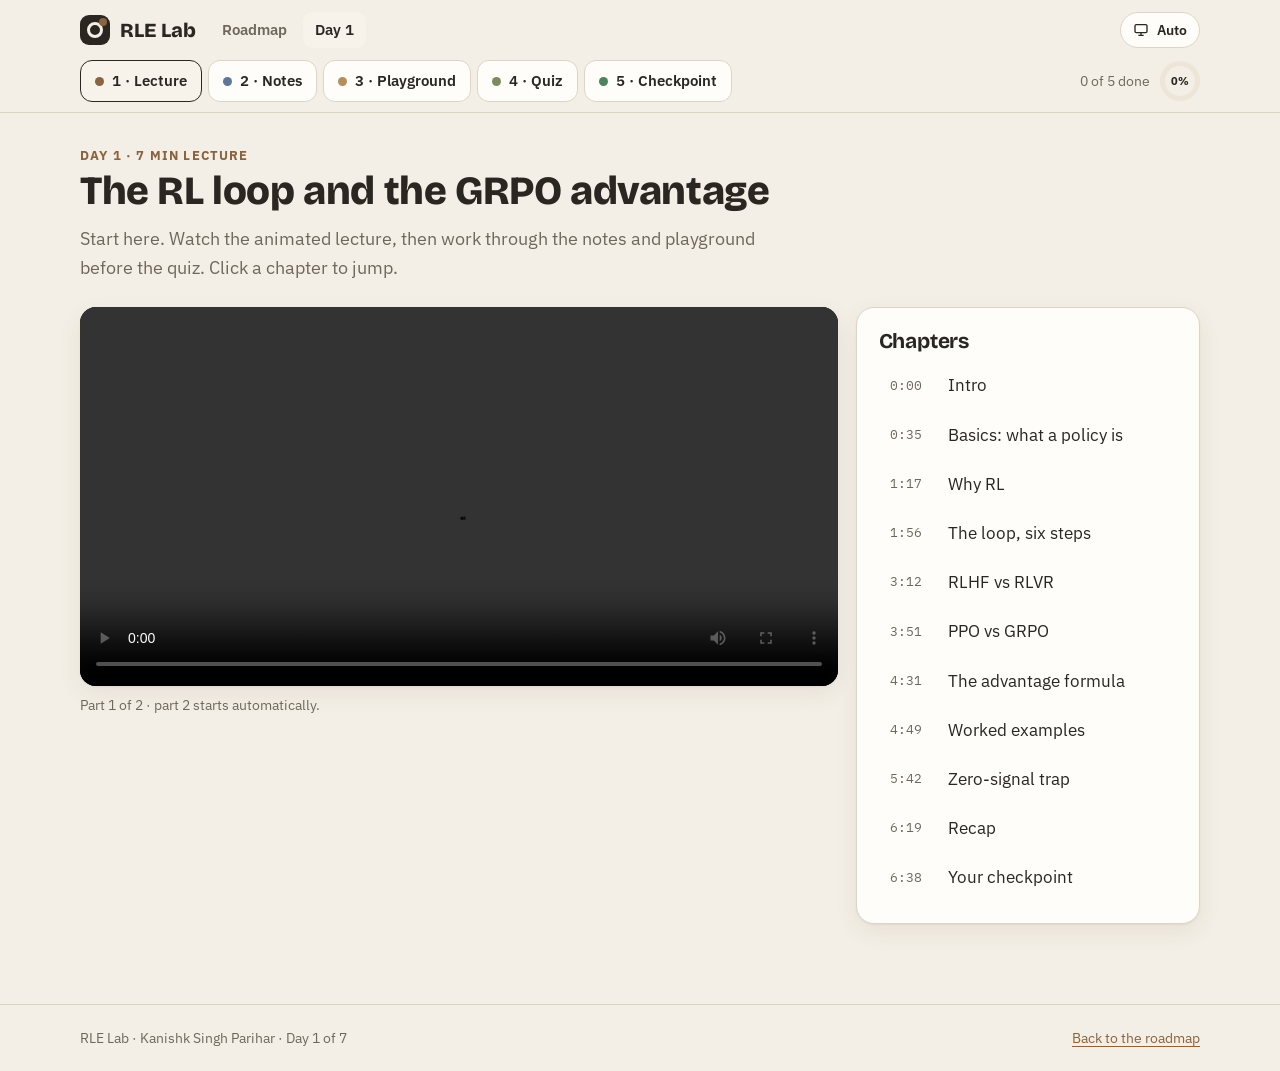
==== commit f2449d14: "Remove hero portrait; add Kanishk Singh Parihar as author - Drop the illustrated avatar, its styles " ====
--- a/days/day1/index.html
+++ b/days/day1/index.html
@@ -325,7 +325,7 @@
 </section>
 </main>
 
-<footer class="site-foot"><div class="in"><span>RLE Lab · Day 1 of 7</span><a href="../../index.html">Back to the roadmap</a></div></footer>
+<footer class="site-foot"><div class="in"><span>RLE Lab · Kanishk Singh Parihar · Day 1 of 7</span><a href="../../index.html">Back to the roadmap</a></div></footer>
 <script>
 document.addEventListener("DOMContentLoaded", () => {
 
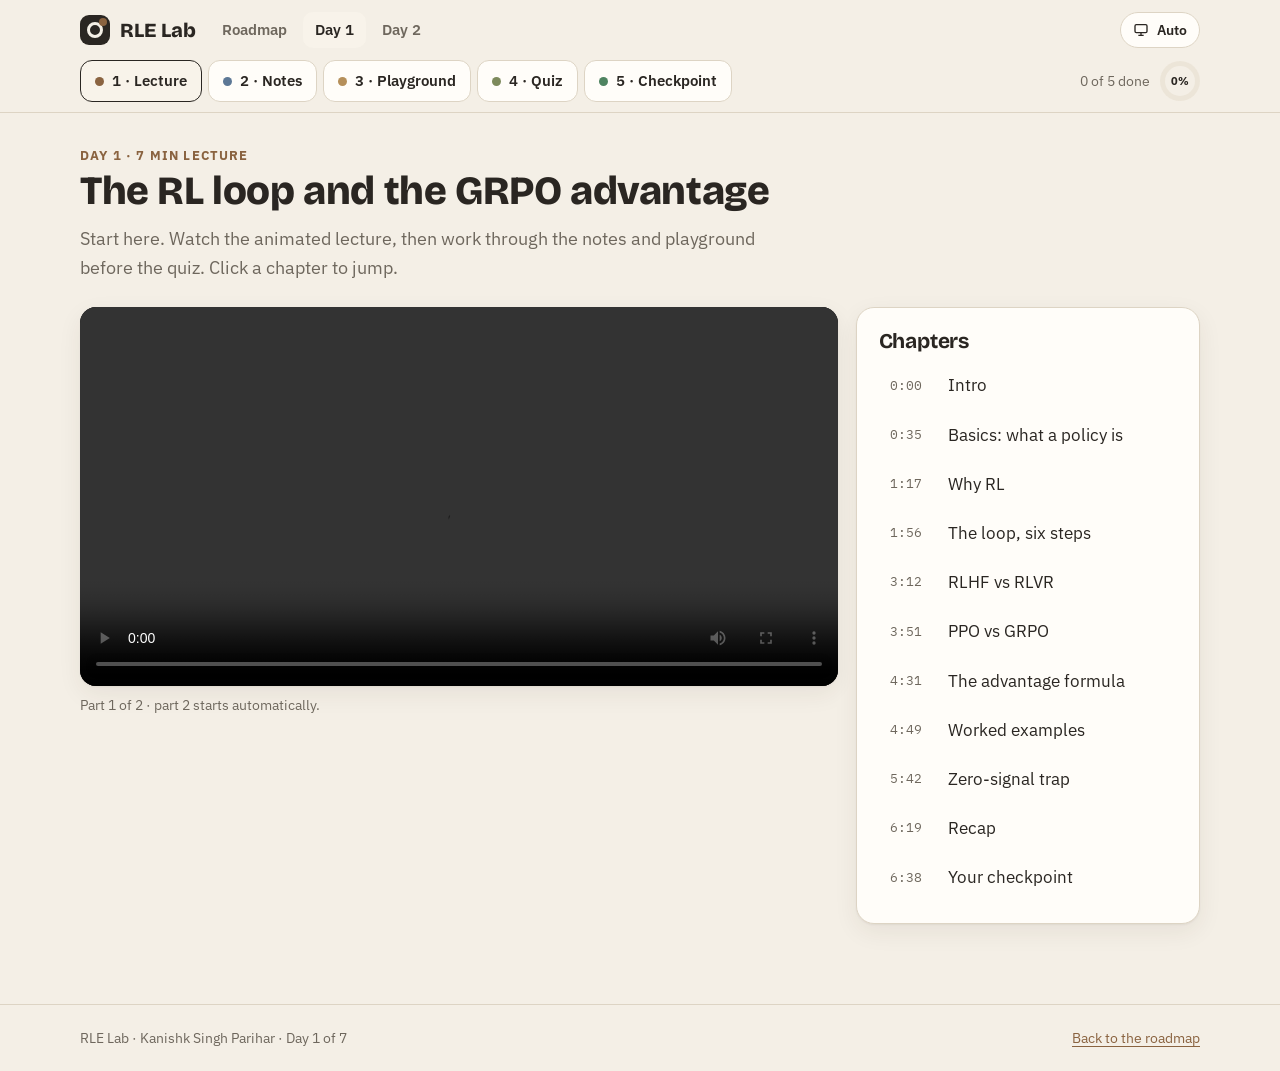
==== commit 70eb0307: "Add Day 2: Verifiers 101 - Animated lecture (6 min, two parts) with chapters - Notes: verifier kinds" ====
--- a/days/day1/index.html
+++ b/days/day1/index.html
@@ -10,113 +10,7 @@
 <link href="https://fonts.googleapis.com/css2?family=Bricolage+Grotesque:opsz,wght@12..96,700;12..96,800&family=IBM+Plex+Mono:wght@400;600&family=IBM+Plex+Sans:wght@400;500;600;700&display=swap" rel="stylesheet">
 <link rel="stylesheet" href="../../assets/site.css">
 <script src="../../assets/site.js" defer></script>
-<style>
-/* day tabs + progress */
-.daybar { max-width: 1160px; margin: 0 auto; padding: 0 20px 10px; display: flex; gap: 10px; align-items: center; }
-nav.tabs { display: flex; gap: 6px; overflow-x: auto; flex: 1; }
-.tab { flex: none; display: flex; gap: 8px; align-items: center; padding: 8px 14px; border-radius: 12px; border: 1px solid var(--line); background: var(--surface); color: var(--ink); font-weight: 600; font-size: 15px; text-decoration: none; transition: transform .15s; }
-.tab:hover { transform: translateY(-1px); }
-.tab .dot { width: 9px; height: 9px; border-radius: 50%; background: var(--c); }
-.tab .tick { color: var(--good); font-size: 13px; display: none; }
-.tab.done .tick { display: inline; }
-.tab[aria-current="page"] { border-color: var(--ink); background: var(--surface-2); }
-.prog { display: flex; gap: 10px; align-items: center; font-size: 14px; color: var(--muted); flex: none; }
-.ring { width: 40px; height: 40px; border-radius: 50%; background: conic-gradient(var(--good) calc(var(--p, 0) * 1%), var(--bg-2) 0); display: grid; place-items: center; }
-.ring span { width: 30px; height: 30px; border-radius: 50%; background: var(--bg); display: grid; place-items: center; font-weight: 700; color: var(--ink); font-size: 11px; font-variant-numeric: tabular-nums; }
-@media (max-width: 640px) { .prog #progTxt { display: none; } }
-
-section.view { display: none; animation: rise .4s ease both; }
-section.view.on { display: block; }
-@keyframes rise { from { opacity: .3; transform: translateY(10px); } to { opacity: 1; transform: none; } }
-.view > .lead { margin-bottom: 24px; }
-
-/* lecture */
-.lecture { display: grid; grid-template-columns: minmax(0, 2.2fr) minmax(240px, 1fr); gap: 18px; align-items: start; }
-@media (max-width: 860px) { .lecture { grid-template-columns: 1fr; } }
-video { width: 100%; border-radius: 16px; background: #000; display: block; box-shadow: var(--shadow); }
-.chapters { display: flex; flex-direction: column; gap: 4px; }
-.chap { display: grid; grid-template-columns: 50px 1fr; gap: 8px; align-items: center; text-align: left; padding: 8px 10px; border-radius: 10px; border: 1px solid transparent; background: transparent; color: var(--ink); }
-.chap:hover { background: var(--surface-2); }
-.chap.now { background: var(--surface-2); border-color: var(--accent); }
-.chap time { font-family: var(--mono); font-size: 13px; color: var(--muted); font-variant-numeric: tabular-nums; }
-
-/* notes */
-.note { margin: 0 0 20px; }
-.note > .head { display: flex; gap: 14px; align-items: center; margin-bottom: 12px; }
-.num { width: 40px; height: 40px; flex: none; border-radius: 12px; display: grid; place-items: center; font-family: var(--display); font-weight: 800; background: var(--c); color: var(--on-color); }
-.probs { display: flex; gap: 12px; align-items: flex-end; height: 220px; padding: 10px 0; }
-.pb { flex: 1; display: flex; flex-direction: column; align-items: center; justify-content: flex-end; height: 100%; gap: 6px; }
-.pb .b { width: 100%; max-width: 90px; border-radius: 10px 10px 4px 4px; background: var(--c); transition: height .6s cubic-bezier(.2,1.4,.4,1); }
-.pb strong { font-variant-numeric: tabular-nums; }
-.pb span { font-weight: 700; font-family: var(--mono); }
-#loopSvg { width: 100%; max-width: 440px; display: block; margin: 0 auto; }
-.node { cursor: pointer; }
-.node:hover circle.main, .node.sel circle.main { stroke: var(--ink); stroke-width: 4; }
-.vs { display: grid; grid-template-columns: 1fr 1fr; gap: 14px; }
-@media (max-width: 640px) { .vs { grid-template-columns: 1fr; } }
-.vs .card { box-shadow: none; border-top: 4px solid var(--c); }
-.vs .pill { color: var(--on-color); background: var(--c); border-color: var(--c); }
-.mem { height: 26px; border-radius: 13px; background: var(--bg-2); display: flex; overflow: hidden; margin-top: 10px; }
-.mem i { height: 100%; transition: width .8s; font-style: normal; font-size: 12px; font-weight: 700; color: var(--on-color); display: grid; place-items: center; }
-.formula { font-family: var(--display); font-size: clamp(26px, 4.5vw, 44px); font-weight: 800; display: flex; align-items: center; justify-content: center; gap: 18px; flex-wrap: wrap; padding: 18px 0; }
-.frac { display: inline-flex; flex-direction: column; align-items: center; }
-.frac .over { border-bottom: 3px solid var(--ink); padding: 0 10px 6px; }
-.frac .under { padding-top: 6px; }
-.t { position: relative; cursor: help; border-radius: 8px; padding: 0 4px; transition: background .2s; }
-.t:hover, .t:focus { background: var(--surface-2); }
-.t .tip { position: absolute; bottom: calc(100% + 8px); left: 50%; transform: translateX(-50%) scale(.9); opacity: 0; pointer-events: none; transition: .2s; background: var(--ink); color: var(--bg); font-family: var(--body); font-size: 14px; font-weight: 600; padding: 6px 10px; border-radius: 10px; white-space: nowrap; }
-.t:hover .tip, .t:focus .tip { opacity: 1; transform: translateX(-50%) scale(1); }
-#exRows tr:hover { background: var(--surface-2); }
-.flips { display: grid; grid-template-columns: repeat(auto-fit, minmax(230px, 1fr)); gap: 14px; }
-.flip { perspective: 900px; height: 170px; border: 0; background: none; padding: 0; color: var(--ink); text-align: left; }
-.flip .in { position: relative; width: 100%; height: 100%; transition: transform .6s; transform-style: preserve-3d; }
-.flip.on .in { transform: rotateY(180deg); }
-.flip .f, .flip .bk { position: absolute; inset: 0; backface-visibility: hidden; border-radius: 16px; padding: 18px; display: flex; flex-direction: column; justify-content: center; gap: 6px; }
-.flip .f { background: var(--surface-2); border: 1px solid var(--line); border-left: 6px solid var(--c); font-family: var(--display); font-weight: 700; font-size: 20px; }
-.flip .f small { font-family: var(--body); font-weight: 500; font-size: 13px; color: var(--muted); }
-.flip .bk { background: var(--surface); border: 1px solid var(--c); transform: rotateY(180deg); font-size: 15px; }
-ul.tight { margin: 8px 0 0; padding-left: 20px; }
-ul.tight li { margin: 4px 0; }
-
-/* playground */
-.sliders { display: grid; gap: 10px; }
-.sl { display: grid; grid-template-columns: 96px 1fr 54px; gap: 10px; align-items: center; }
-.sl output { font-variant-numeric: tabular-nums; font-family: var(--mono); }
-.chart { width: 100%; height: 300px; display: block; }
-.stats { display: flex; gap: 10px; flex-wrap: wrap; margin: 10px 0; }
-.stat { background: var(--surface-2); border: 1px solid var(--line); border-radius: 12px; padding: 8px 12px; font-variant-numeric: tabular-nums; color: var(--muted); font-size: 14px; }
-.stat b { color: var(--ink); font-size: 20px; display: block; font-family: var(--display); }
-.dots { display: flex; gap: 8px; flex-wrap: wrap; margin: 10px 0; min-height: 40px; }
-.dots i { width: 34px; height: 34px; border-radius: 50%; display: grid; place-items: center; font-style: normal; font-weight: 800; color: #fff; animation: popin .35s cubic-bezier(.2,1.6,.4,1) both; }
-@keyframes popin { from { transform: scale(0); } to { transform: scale(1); } }
-
-/* quiz */
-.qwrap { max-width: 820px; }
-.qhead { display: flex; justify-content: space-between; align-items: center; gap: 10px; margin-bottom: 12px; }
-.qbar { height: 8px; background: var(--bg-2); border-radius: 4px; overflow: hidden; flex: 1; }
-.qbar i { display: block; height: 100%; background: var(--accent); transition: width .4s; }
-.opts { display: grid; gap: 10px; margin: 16px 0; }
-.opt { text-align: left; padding: 14px 16px; border-radius: 14px; border: 2px solid var(--line); background: var(--surface); color: var(--ink); transition: transform .12s, border-color .2s; }
-.opt:hover:not([disabled]) { transform: translateX(4px); border-color: var(--accent); }
-.opt.right { border-color: var(--good); background: color-mix(in srgb, var(--good) 14%, var(--surface)); }
-.opt.wrong { border-color: var(--bad); background: color-mix(in srgb, var(--bad) 14%, var(--surface)); animation: shake .35s; }
-@keyframes shake { 25% { transform: translateX(-6px); } 75% { transform: translateX(6px); } }
-.fb { border-radius: 12px; padding: 14px 16px; margin-top: 8px; border-left: 5px solid var(--c); background: var(--surface-2); }
-.numin { display: flex; gap: 10px; margin: 16px 0; flex-wrap: wrap; }
-.numin input { flex: 1; min-width: 160px; font-family: var(--mono); padding: 12px 14px; border-radius: 12px; border: 2px solid var(--line); background: var(--surface); color: var(--ink); }
-.score { text-align: center; padding: 30px 10px; }
-.big { font-family: var(--display); font-size: 84px; font-weight: 800; color: var(--accent); line-height: 1; }
-#confetti { position: fixed; inset: 0; pointer-events: none; z-index: 50; }
-
-/* checkpoint */
-pre.code { background: var(--surface-2); border: 1px solid var(--line); border-radius: 14px; padding: 16px; overflow-x: auto; font-size: 14px; line-height: 1.6; margin: 0; }
-.codebox { position: relative; }
-.codebox .btn { position: absolute; top: 10px; right: 10px; padding: 5px 12px; font-size: 13px; }
-.checks label { display: flex; gap: 10px; align-items: center; padding: 8px 0; }
-.checks input { width: 20px; height: 20px; accent-color: var(--good); }
-.kw { color: var(--c2); font-weight: 600; } .fn { color: var(--c1); } .str { color: var(--c4); } .cm { color: var(--muted); font-style: italic; } .nm { color: var(--c4); }
-#stepPill { background: var(--c); color: var(--on-color); border-color: var(--c); }
-</style>
+<link rel="stylesheet" href="../../assets/day.css">
 </head>
 <body>
 <canvas id="confetti" aria-hidden="true"></canvas>
@@ -126,6 +20,7 @@
     <nav class="site-nav" aria-label="Main">
       <a href="../../index.html">Roadmap</a>
       <a href="index.html" aria-current="page">Day 1</a>
+      <a href="../day2/index.html">Day 2</a>
     </nav>
     <button class="theme-btn" data-theme-btn type="button">Theme</button>
   </div>
--- a/assets/day.css
+++ b/assets/day.css
@@ -0,0 +1,106 @@
+/* Shared layout for day pages: tabs, lecture, notes, playground, quiz, checkpoint. Uses tokens from site.css. */
+/* day tabs + progress */
+.daybar { max-width: 1160px; margin: 0 auto; padding: 0 20px 10px; display: flex; gap: 10px; align-items: center; }
+nav.tabs { display: flex; gap: 6px; overflow-x: auto; flex: 1; }
+.tab { flex: none; display: flex; gap: 8px; align-items: center; padding: 8px 14px; border-radius: 12px; border: 1px solid var(--line); background: var(--surface); color: var(--ink); font-weight: 600; font-size: 15px; text-decoration: none; transition: transform .15s; }
+.tab:hover { transform: translateY(-1px); }
+.tab .dot { width: 9px; height: 9px; border-radius: 50%; background: var(--c); }
+.tab .tick { color: var(--good); font-size: 13px; display: none; }
+.tab.done .tick { display: inline; }
+.tab[aria-current="page"] { border-color: var(--ink); background: var(--surface-2); }
+.prog { display: flex; gap: 10px; align-items: center; font-size: 14px; color: var(--muted); flex: none; }
+.ring { width: 40px; height: 40px; border-radius: 50%; background: conic-gradient(var(--good) calc(var(--p, 0) * 1%), var(--bg-2) 0); display: grid; place-items: center; }
+.ring span { width: 30px; height: 30px; border-radius: 50%; background: var(--bg); display: grid; place-items: center; font-weight: 700; color: var(--ink); font-size: 11px; font-variant-numeric: tabular-nums; }
+@media (max-width: 640px) { .prog #progTxt { display: none; } }
+
+section.view { display: none; animation: rise .4s ease both; }
+section.view.on { display: block; }
+@keyframes rise { from { opacity: .3; transform: translateY(10px); } to { opacity: 1; transform: none; } }
+.view > .lead { margin-bottom: 24px; }
+
+/* lecture */
+.lecture { display: grid; grid-template-columns: minmax(0, 2.2fr) minmax(240px, 1fr); gap: 18px; align-items: start; }
+@media (max-width: 860px) { .lecture { grid-template-columns: 1fr; } }
+video { width: 100%; border-radius: 16px; background: #000; display: block; box-shadow: var(--shadow); }
+.chapters { display: flex; flex-direction: column; gap: 4px; }
+.chap { display: grid; grid-template-columns: 50px 1fr; gap: 8px; align-items: center; text-align: left; padding: 8px 10px; border-radius: 10px; border: 1px solid transparent; background: transparent; color: var(--ink); }
+.chap:hover { background: var(--surface-2); }
+.chap.now { background: var(--surface-2); border-color: var(--accent); }
+.chap time { font-family: var(--mono); font-size: 13px; color: var(--muted); font-variant-numeric: tabular-nums; }
+
+/* notes */
+.note { margin: 0 0 20px; }
+.note > .head { display: flex; gap: 14px; align-items: center; margin-bottom: 12px; }
+.num { width: 40px; height: 40px; flex: none; border-radius: 12px; display: grid; place-items: center; font-family: var(--display); font-weight: 800; background: var(--c); color: var(--on-color); }
+.probs { display: flex; gap: 12px; align-items: flex-end; height: 220px; padding: 10px 0; }
+.pb { flex: 1; display: flex; flex-direction: column; align-items: center; justify-content: flex-end; height: 100%; gap: 6px; }
+.pb .b { width: 100%; max-width: 90px; border-radius: 10px 10px 4px 4px; background: var(--c); transition: height .6s cubic-bezier(.2,1.4,.4,1); }
+.pb strong { font-variant-numeric: tabular-nums; }
+.pb span { font-weight: 700; font-family: var(--mono); }
+#loopSvg { width: 100%; max-width: 440px; display: block; margin: 0 auto; }
+.node { cursor: pointer; }
+.node:hover circle.main, .node.sel circle.main { stroke: var(--ink); stroke-width: 4; }
+.vs { display: grid; grid-template-columns: 1fr 1fr; gap: 14px; }
+@media (max-width: 640px) { .vs { grid-template-columns: 1fr; } }
+.vs .card { box-shadow: none; border-top: 4px solid var(--c); }
+.vs .pill { color: var(--on-color); background: var(--c); border-color: var(--c); }
+.mem { height: 26px; border-radius: 13px; background: var(--bg-2); display: flex; overflow: hidden; margin-top: 10px; }
+.mem i { height: 100%; transition: width .8s; font-style: normal; font-size: 12px; font-weight: 700; color: var(--on-color); display: grid; place-items: center; }
+.formula { font-family: var(--display); font-size: clamp(26px, 4.5vw, 44px); font-weight: 800; display: flex; align-items: center; justify-content: center; gap: 18px; flex-wrap: wrap; padding: 18px 0; }
+.frac { display: inline-flex; flex-direction: column; align-items: center; }
+.frac .over { border-bottom: 3px solid var(--ink); padding: 0 10px 6px; }
+.frac .under { padding-top: 6px; }
+.t { position: relative; cursor: help; border-radius: 8px; padding: 0 4px; transition: background .2s; }
+.t:hover, .t:focus { background: var(--surface-2); }
+.t .tip { position: absolute; bottom: calc(100% + 8px); left: 50%; transform: translateX(-50%) scale(.9); opacity: 0; pointer-events: none; transition: .2s; background: var(--ink); color: var(--bg); font-family: var(--body); font-size: 14px; font-weight: 600; padding: 6px 10px; border-radius: 10px; white-space: nowrap; }
+.t:hover .tip, .t:focus .tip { opacity: 1; transform: translateX(-50%) scale(1); }
+#exRows tr:hover { background: var(--surface-2); }
+.flips { display: grid; grid-template-columns: repeat(auto-fit, minmax(230px, 1fr)); gap: 14px; }
+.flip { perspective: 900px; height: 170px; border: 0; background: none; padding: 0; color: var(--ink); text-align: left; }
+.flip .in { position: relative; width: 100%; height: 100%; transition: transform .6s; transform-style: preserve-3d; }
+.flip.on .in { transform: rotateY(180deg); }
+.flip .f, .flip .bk { position: absolute; inset: 0; backface-visibility: hidden; border-radius: 16px; padding: 18px; display: flex; flex-direction: column; justify-content: center; gap: 6px; }
+.flip .f { background: var(--surface-2); border: 1px solid var(--line); border-left: 6px solid var(--c); font-family: var(--display); font-weight: 700; font-size: 20px; }
+.flip .f small { font-family: var(--body); font-weight: 500; font-size: 13px; color: var(--muted); }
+.flip .bk { background: var(--surface); border: 1px solid var(--c); transform: rotateY(180deg); font-size: 15px; }
+ul.tight { margin: 8px 0 0; padding-left: 20px; }
+ul.tight li { margin: 4px 0; }
+
+/* playground */
+.sliders { display: grid; gap: 10px; }
+.sl { display: grid; grid-template-columns: 96px 1fr 54px; gap: 10px; align-items: center; }
+.sl output { font-variant-numeric: tabular-nums; font-family: var(--mono); }
+.chart { width: 100%; height: 300px; display: block; }
+.stats { display: flex; gap: 10px; flex-wrap: wrap; margin: 10px 0; }
+.stat { background: var(--surface-2); border: 1px solid var(--line); border-radius: 12px; padding: 8px 12px; font-variant-numeric: tabular-nums; color: var(--muted); font-size: 14px; }
+.stat b { color: var(--ink); font-size: 20px; display: block; font-family: var(--display); }
+.dots { display: flex; gap: 8px; flex-wrap: wrap; margin: 10px 0; min-height: 40px; }
+.dots i { width: 34px; height: 34px; border-radius: 50%; display: grid; place-items: center; font-style: normal; font-weight: 800; color: #fff; animation: popin .35s cubic-bezier(.2,1.6,.4,1) both; }
+@keyframes popin { from { transform: scale(0); } to { transform: scale(1); } }
+
+/* quiz */
+.qwrap { max-width: 820px; }
+.qhead { display: flex; justify-content: space-between; align-items: center; gap: 10px; margin-bottom: 12px; }
+.qbar { height: 8px; background: var(--bg-2); border-radius: 4px; overflow: hidden; flex: 1; }
+.qbar i { display: block; height: 100%; background: var(--accent); transition: width .4s; }
+.opts { display: grid; gap: 10px; margin: 16px 0; }
+.opt { text-align: left; padding: 14px 16px; border-radius: 14px; border: 2px solid var(--line); background: var(--surface); color: var(--ink); transition: transform .12s, border-color .2s; }
+.opt:hover:not([disabled]) { transform: translateX(4px); border-color: var(--accent); }
+.opt.right { border-color: var(--good); background: color-mix(in srgb, var(--good) 14%, var(--surface)); }
+.opt.wrong { border-color: var(--bad); background: color-mix(in srgb, var(--bad) 14%, var(--surface)); animation: shake .35s; }
+@keyframes shake { 25% { transform: translateX(-6px); } 75% { transform: translateX(6px); } }
+.fb { border-radius: 12px; padding: 14px 16px; margin-top: 8px; border-left: 5px solid var(--c); background: var(--surface-2); }
+.numin { display: flex; gap: 10px; margin: 16px 0; flex-wrap: wrap; }
+.numin input { flex: 1; min-width: 160px; font-family: var(--mono); padding: 12px 14px; border-radius: 12px; border: 2px solid var(--line); background: var(--surface); color: var(--ink); }
+.score { text-align: center; padding: 30px 10px; }
+.big { font-family: var(--display); font-size: 84px; font-weight: 800; color: var(--accent); line-height: 1; }
+#confetti { position: fixed; inset: 0; pointer-events: none; z-index: 50; }
+
+/* checkpoint */
+pre.code { background: var(--surface-2); border: 1px solid var(--line); border-radius: 14px; padding: 16px; overflow-x: auto; font-size: 14px; line-height: 1.6; margin: 0; }
+.codebox { position: relative; }
+.codebox .btn { position: absolute; top: 10px; right: 10px; padding: 5px 12px; font-size: 13px; }
+.checks label { display: flex; gap: 10px; align-items: center; padding: 8px 0; }
+.checks input { width: 20px; height: 20px; accent-color: var(--good); }
+.kw { color: var(--c2); font-weight: 600; } .fn { color: var(--c1); } .str { color: var(--c4); } .cm { color: var(--muted); font-style: italic; } .nm { color: var(--c4); }
+#stepPill { background: var(--c); color: var(--on-color); border-color: var(--c); }
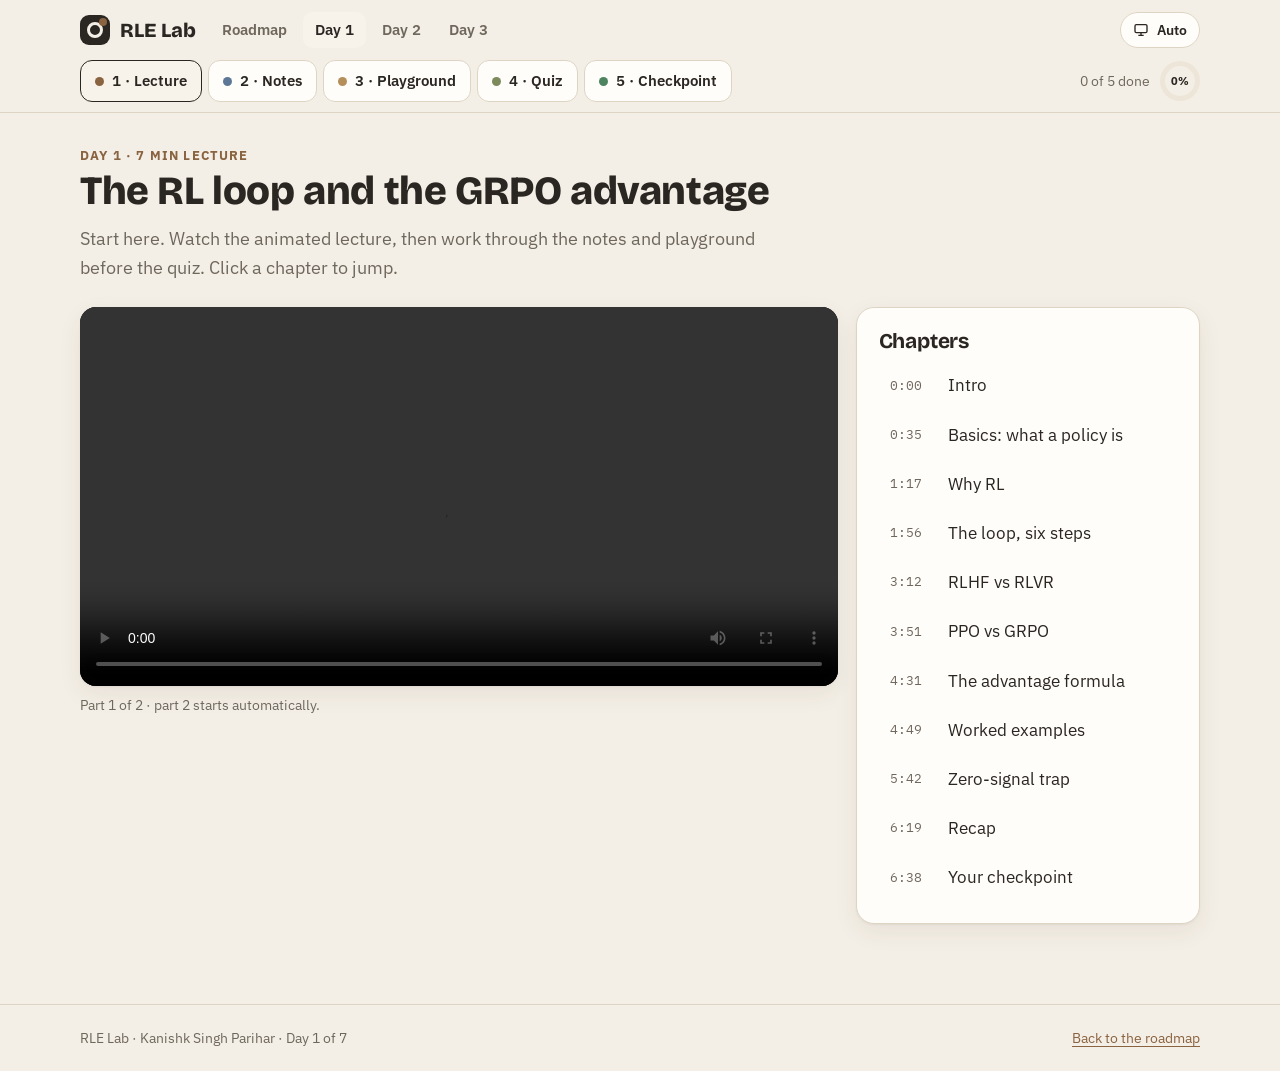
==== commit 1cfacfe5: "Add Day 3: baseline eval and first GRPO run - Animated lecture (6 min, two parts) with chapters - No" ====
--- a/days/day1/index.html
+++ b/days/day1/index.html
@@ -21,6 +21,7 @@
       <a href="../../index.html">Roadmap</a>
       <a href="index.html" aria-current="page">Day 1</a>
       <a href="../day2/index.html">Day 2</a>
+      <a href="../day3/index.html">Day 3</a>
     </nav>
     <button class="theme-btn" data-theme-btn type="button">Theme</button>
   </div>
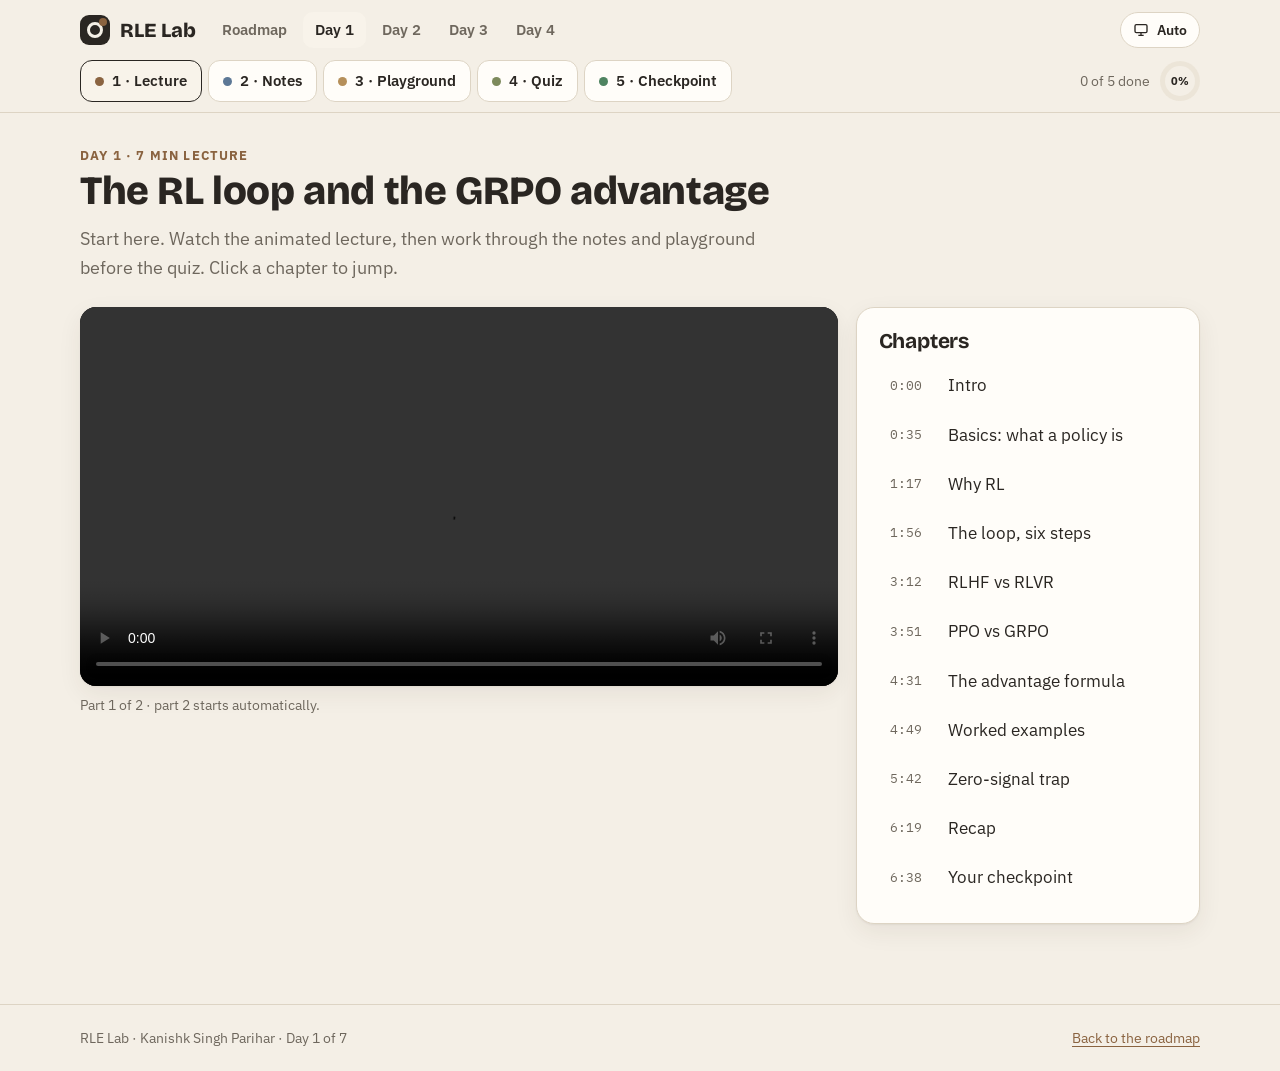
==== commit d0b4c29e: "Add Day 4: break your own verifier - Animated lecture (5.5 min, two parts) with chapters - Notes: re" ====
--- a/days/day1/index.html
+++ b/days/day1/index.html
@@ -22,6 +22,7 @@
       <a href="index.html" aria-current="page">Day 1</a>
       <a href="../day2/index.html">Day 2</a>
       <a href="../day3/index.html">Day 3</a>
+      <a href="../day4/index.html">Day 4</a>
     </nav>
     <button class="theme-btn" data-theme-btn type="button">Theme</button>
   </div>
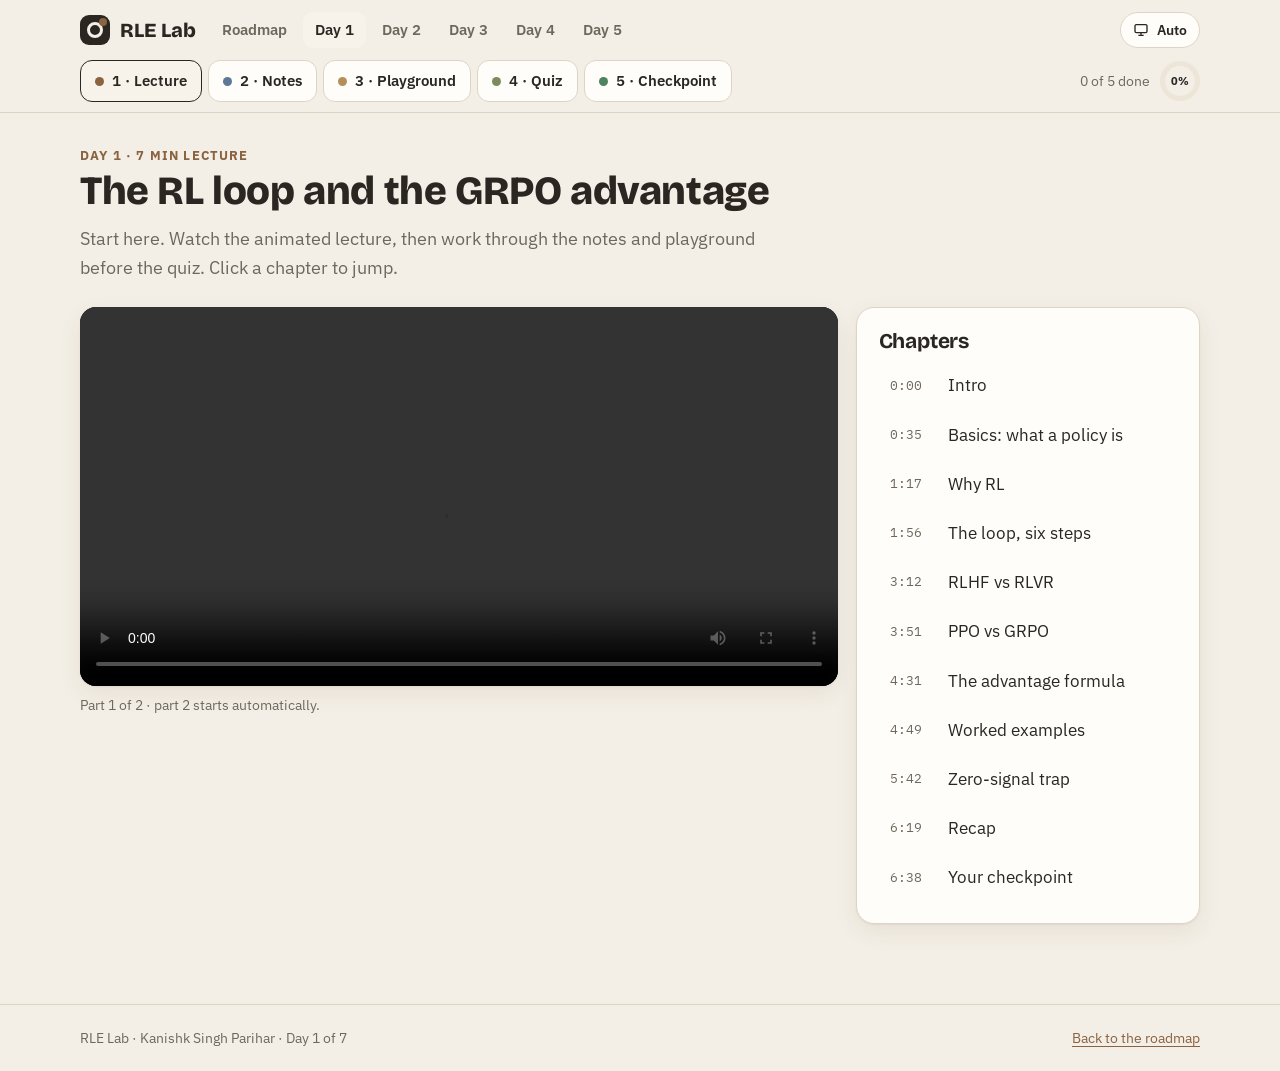
==== commit f642b05c: "Add Day 5: retrain with v2, clipping, KL, Dr. GRPO and DAPO" ====
--- a/days/day1/index.html
+++ b/days/day1/index.html
@@ -23,6 +23,7 @@
       <a href="../day2/index.html">Day 2</a>
       <a href="../day3/index.html">Day 3</a>
       <a href="../day4/index.html">Day 4</a>
+      <a href="../day5/index.html">Day 5</a>
     </nav>
     <button class="theme-btn" data-theme-btn type="button">Theme</button>
   </div>
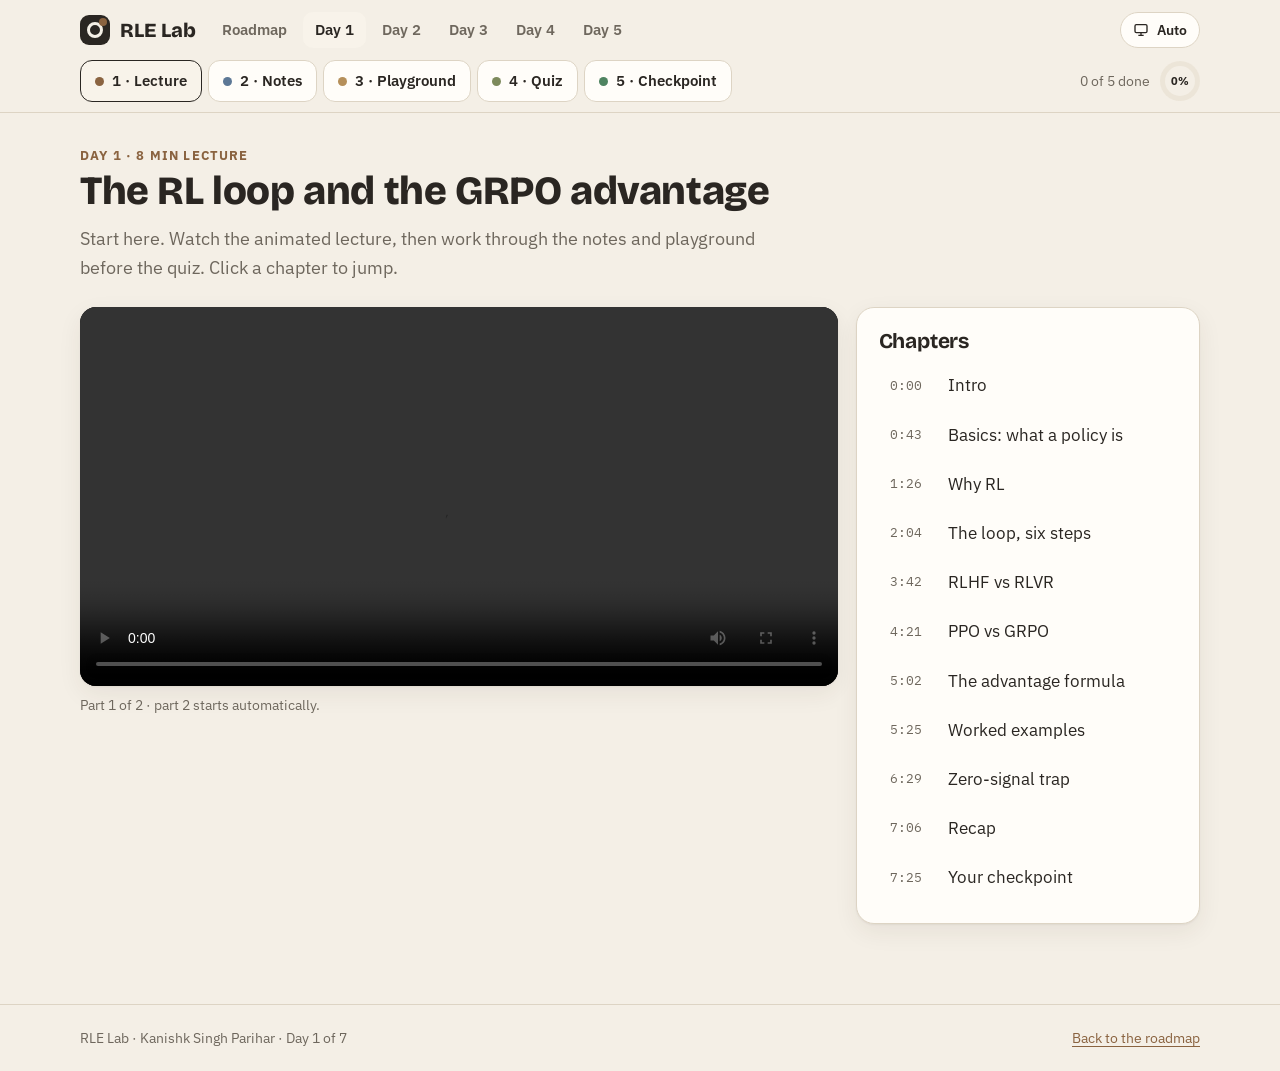
==== commit 8fa905b4: "Plain-language pass: glossaries on every day, clearer Day 1/3/5 lectures" ====
--- a/days/day1/index.html
+++ b/days/day1/index.html
@@ -41,7 +41,7 @@
 <main>
 <!-- LECTURE -->
 <section class="view" id="v-lecture">
-  <span class="eyebrow">Day 1 · 7 min lecture</span>
+  <span class="eyebrow">Day 1 · 8 min lecture</span>
   <h2>The RL loop and the GRPO advantage</h2>
   <p class="lead">Start here. Watch the animated lecture, then work through the notes and playground before the quiz. Click a chapter to jump.</p>
   <div class="lecture">
@@ -134,6 +134,13 @@
   <div class="card note" style="--c: var(--c5)">
     <div class="head"><div class="num">7</div><h3>Flip cards: mistakes and one-liners</h3></div>
     <div class="flips" id="flips"></div>
+  </div>
+
+  <div class="card note" style="--c: var(--c3)">
+    <div class="head"><div class="num">8</div><h3>Glossary</h3></div>
+    <input class="gloss-in" id="glossQ" type="search" placeholder="Filter terms…" aria-label="Filter glossary">
+    <dl class="gloss" id="gloss"><div><dt>Token</dt><dd>A small piece of text (a word or part of one). Models read and write one token at a time.</dd></div><div><dt>Policy</dt><dd>The model being trained. It gives a probability to each possible next token.</dd></div><div><dt>Post-training</dt><dd>Everything after pre-training: teaching a model to follow instructions and solve tasks.</dd></div><div><dt>Reward</dt><dd>A score for one completion, e.g. 1 if the final number is right, 0 if not.</dd></div><div><dt>Rollout / completion</dt><dd>One answer the model sampled for a prompt.</dd></div><div><dt>Group (G)</dt><dd>The several answers sampled for the same prompt, e.g. 8.</dd></div><div><dt>Advantage</dt><dd>How much better or worse an answer did than its group. Like grading on a curve.</dd></div><div><dt>Mean</dt><dd>The average reward of the group.</dd></div><div><dt>Standard deviation</dt><dd>How spread out the rewards are. 0 means every answer scored the same.</dd></div><div><dt>Epsilon (ε)</dt><dd>A tiny number added so you never divide by zero.</dd></div><div><dt>Gradient</dt><dd>The direction an update pushes each token&#x27;s probability, up or down.</dd></div><div><dt>Learning rate</dt><dd>The size of each update step.</dd></div><div><dt>Clipping</dt><dd>A cap on how far one token&#x27;s probability can move in one step (Day 5).</dd></div><div><dt>KL penalty</dt><dd>A pull back toward the starting model, so it doesn&#x27;t drift too far (Day 5).</dd></div><div><dt>Critic / value model</dt><dd>PPO&#x27;s second network that predicts the expected reward. GRPO doesn&#x27;t need it.</dd></div><div><dt>RLHF / RLVR</dt><dd>Reward from a model trained on human preferences / from a program that checks the answer.</dd></div></dl>
+    <script>document.getElementById("glossQ").addEventListener("input",function(e){var q=e.target.value.toLowerCase();document.querySelectorAll("#gloss>div").forEach(function(d){d.hidden=q&&d.textContent.toLowerCase().indexOf(q)<0})})</script>
   </div>
 </section>
 
@@ -259,9 +266,9 @@
 addEventListener("hashchange", route);
 
 /* ---------- lecture ---------- */
-const CH = [["Intro", 0], ["Basics: what a policy is", 35.3], ["Why RL", 77.9], ["The loop, six steps", 116.3], ["RLHF vs RLVR", 192.0], ["PPO vs GRPO", 231.4], ["The advantage formula", 271.6], ["Worked examples", 289.2], ["Zero-signal trap", 342.3], ["Recap", 379.0], ["Your checkpoint", 398.3]];
+const CH = [["Intro", 0.0], ["Basics: what a policy is", 43.9], ["Why RL", 86.4], ["The loop, six steps", 124.8], ["RLHF vs RLVR", 222.4], ["PPO vs GRPO", 261.8], ["The advantage formula", 302.0], ["Worked examples", 325.4], ["Zero-signal trap", 389.5], ["Recap", 426.1], ["Your checkpoint", 445.5]];
 const vid = $("#vid");
-const PARTS = [["day1_part1.mp4", 0], ["day1_part2.mp4", 192.0]], TOTAL = 421.6;
+const PARTS = [["day1_part1.mp4", 0], ["day1_part2.mp4", 261.8]], TOTAL = 468.7;
 let part = 0;
 const fmt = s => `${Math.floor(s / 60)}:${String(Math.floor(s % 60)).padStart(2, "0")}`;
 function loadPart(i, at = 0, play = false) {
--- a/assets/day.css
+++ b/assets/day.css
@@ -104,3 +104,11 @@
 .checks input { width: 20px; height: 20px; accent-color: var(--good); }
 .kw { color: var(--c2); font-weight: 600; } .fn { color: var(--c1); } .str { color: var(--c4); } .cm { color: var(--muted); font-style: italic; } .nm { color: var(--c4); }
 #stepPill { background: var(--c); color: var(--on-color); border-color: var(--c); }
+
+/* glossary */
+.gloss-in { width: 100%; max-width: 360px; font: inherit; padding: 9px 12px; border-radius: 12px; border: 1px solid var(--line); background: var(--surface); color: var(--ink); margin-bottom: 12px; }
+.gloss { display: grid; grid-template-columns: repeat(auto-fit, minmax(260px, 1fr)); gap: 10px; margin: 0; }
+.gloss div { border: 1px solid var(--line); border-radius: 14px; padding: 10px 14px; background: var(--surface-2); }
+.gloss dt { font-weight: 700; }
+.gloss dd { margin: 4px 0 0; color: var(--muted); font-size: 15px; line-height: 1.5; }
+.gloss div[hidden] { display: none; }
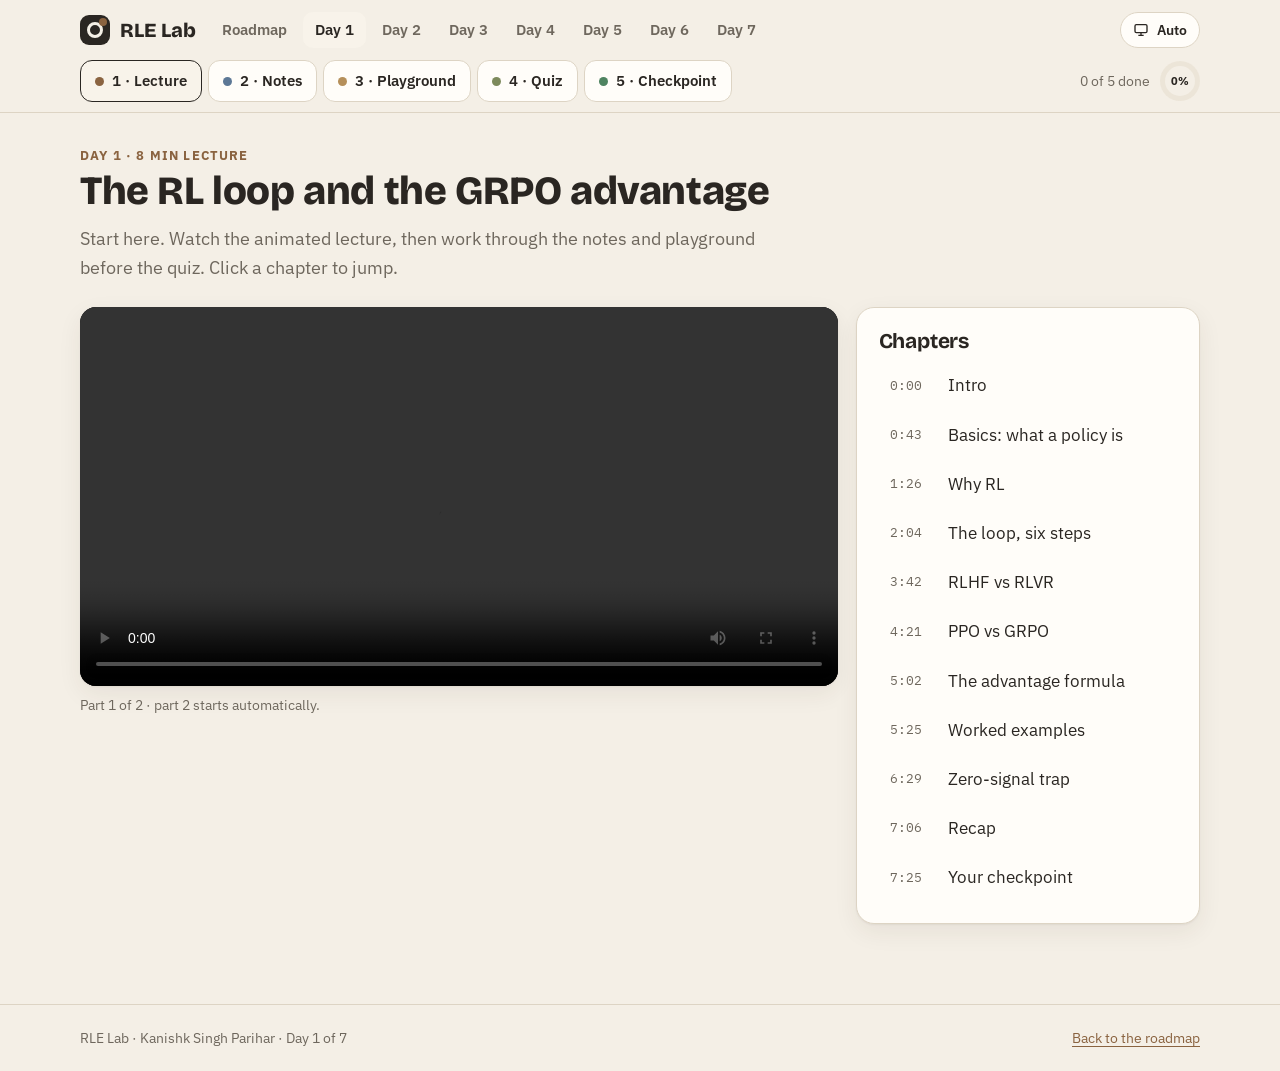
==== commit bbd7193d: "Add Days 6 and 7: comparing runs, RL at scale, publishing and week 2" ====
--- a/days/day1/index.html
+++ b/days/day1/index.html
@@ -24,6 +24,8 @@
       <a href="../day3/index.html">Day 3</a>
       <a href="../day4/index.html">Day 4</a>
       <a href="../day5/index.html">Day 5</a>
+      <a href="../day6/index.html">Day 6</a>
+      <a href="../day7/index.html">Day 7</a>
     </nav>
     <button class="theme-btn" data-theme-btn type="button">Theme</button>
   </div>
